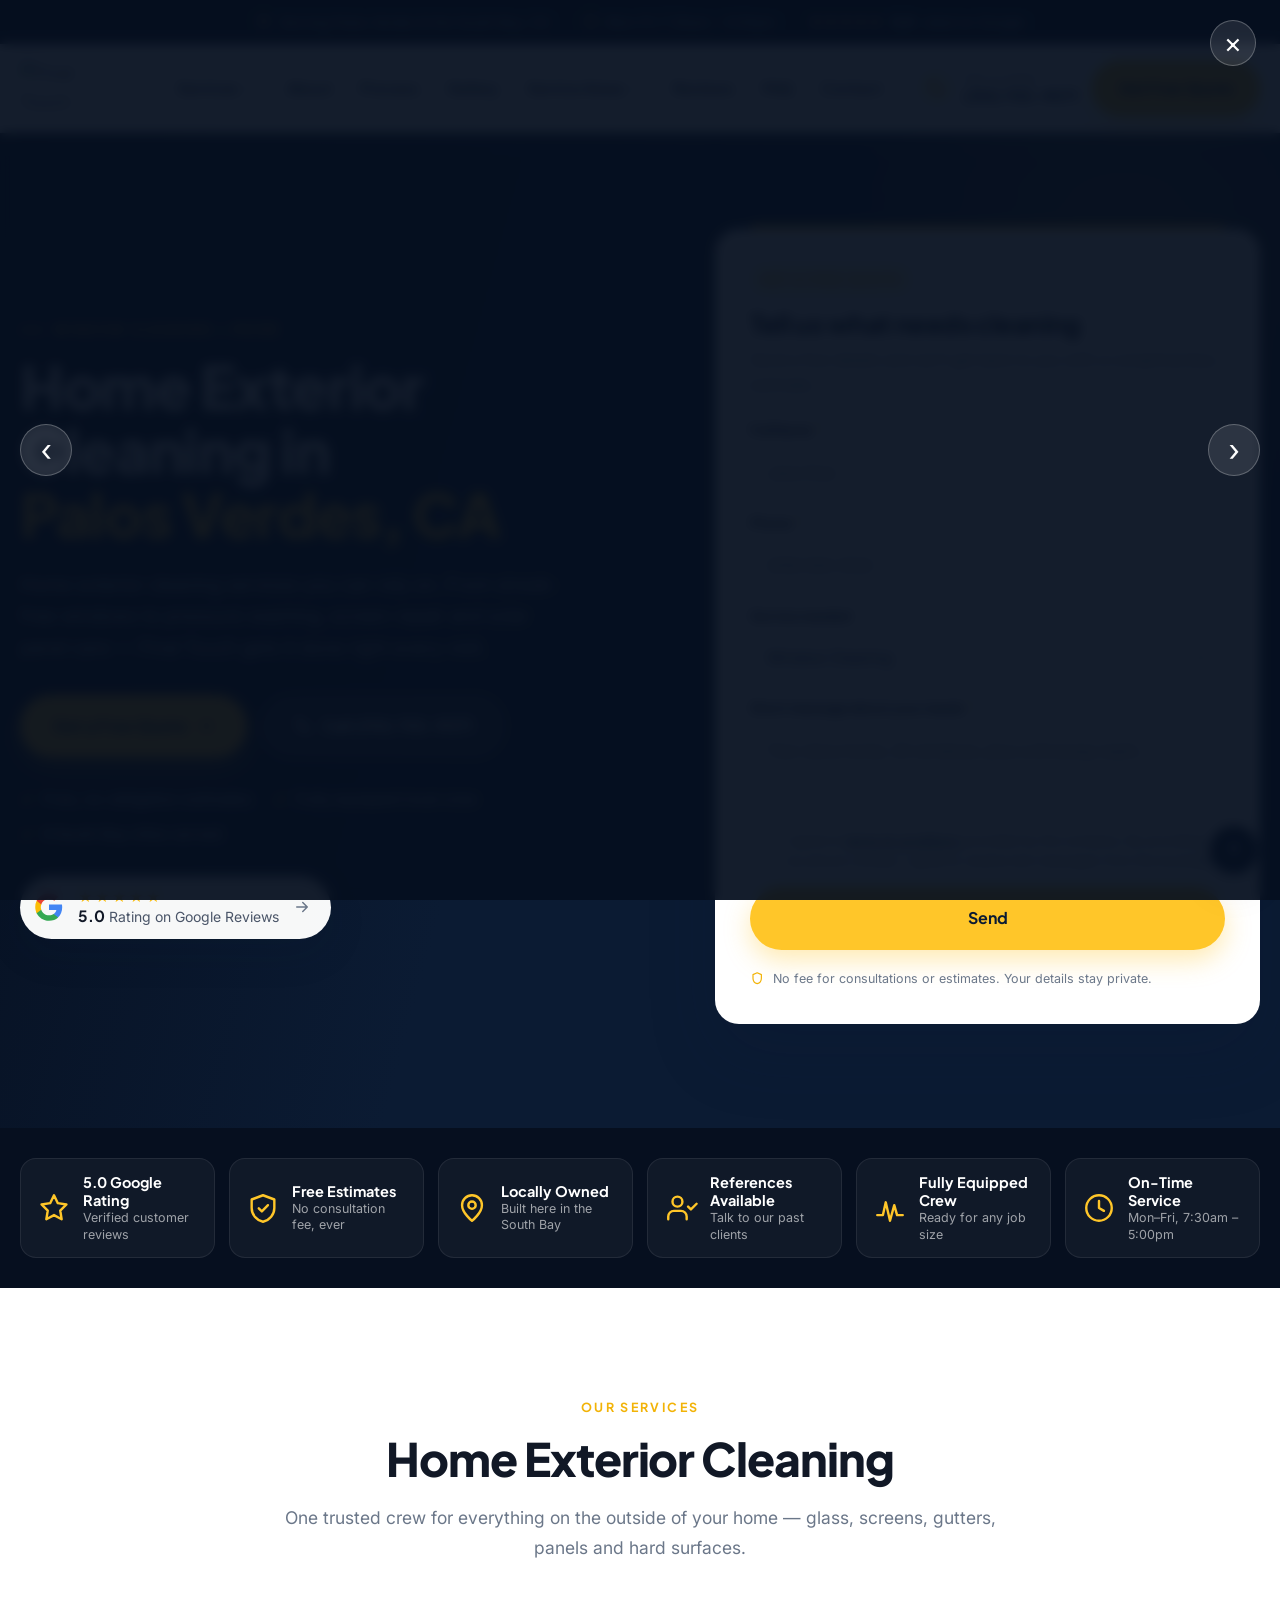
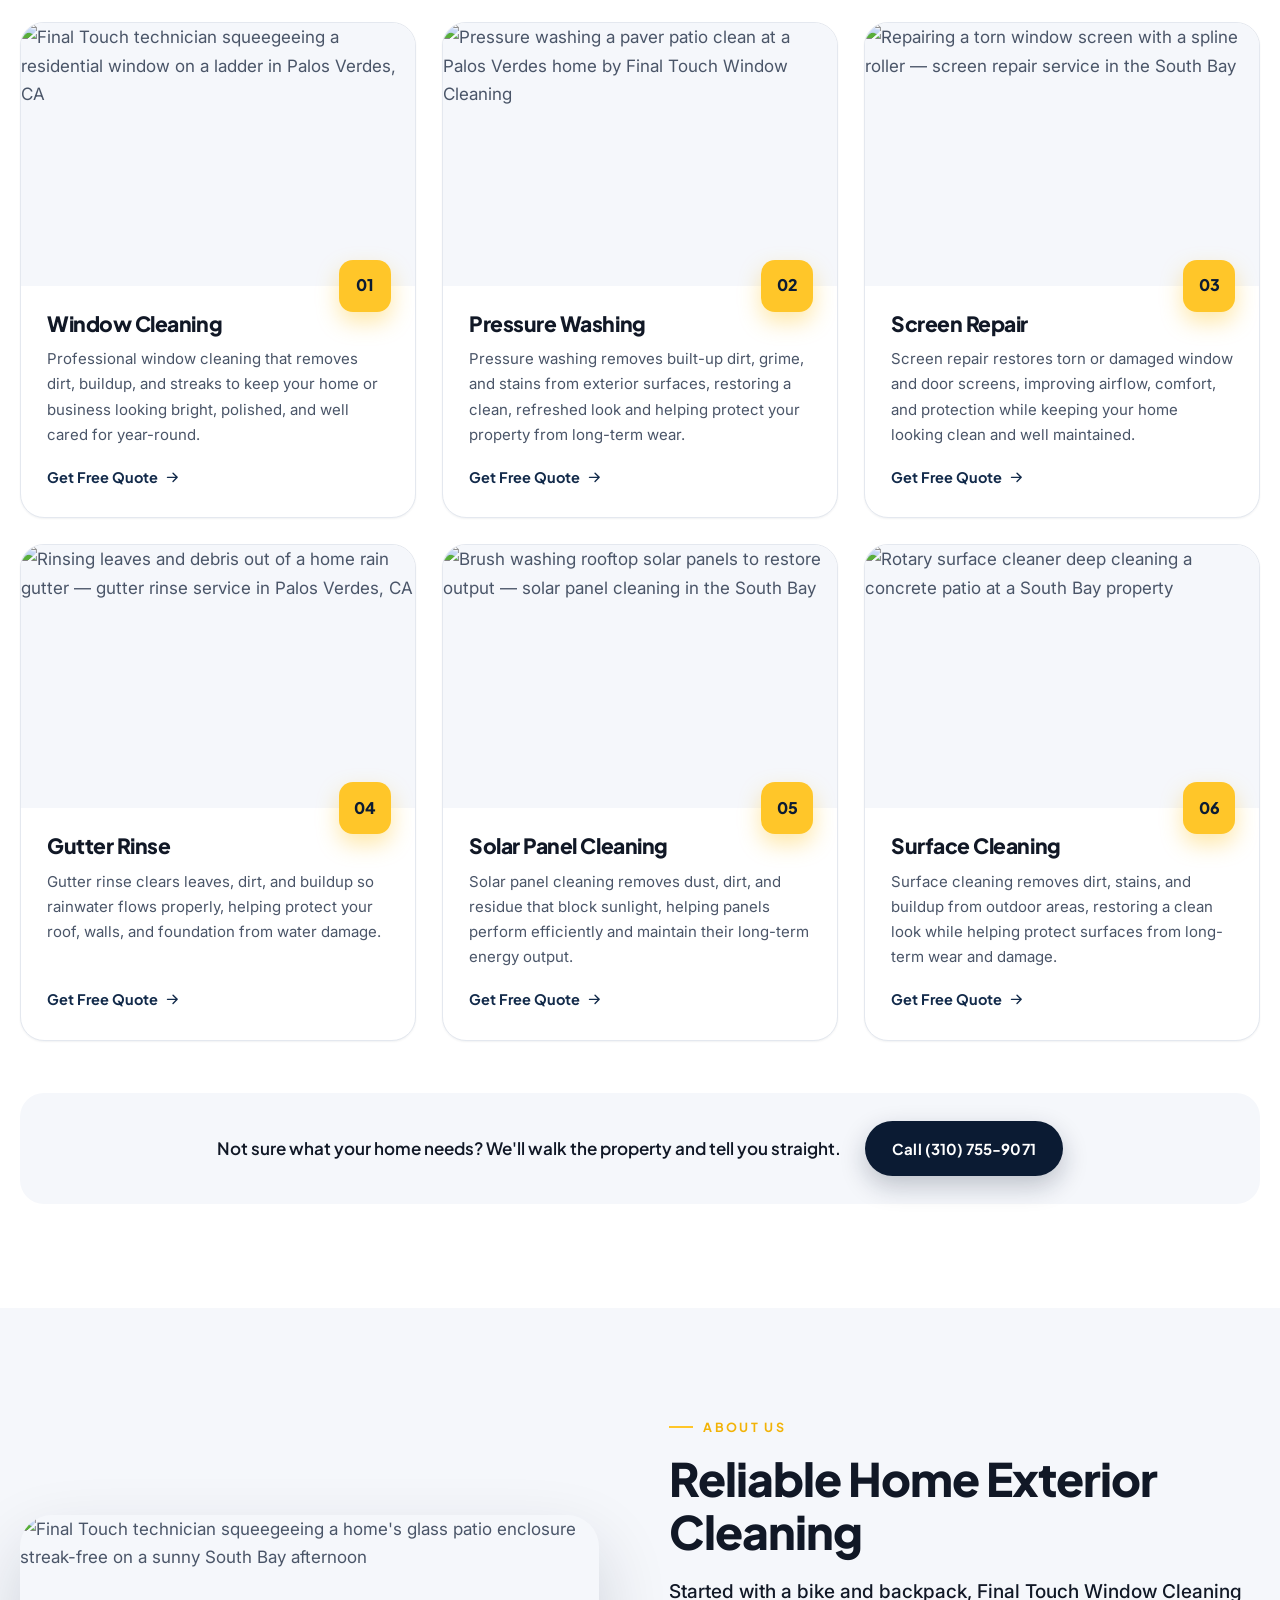
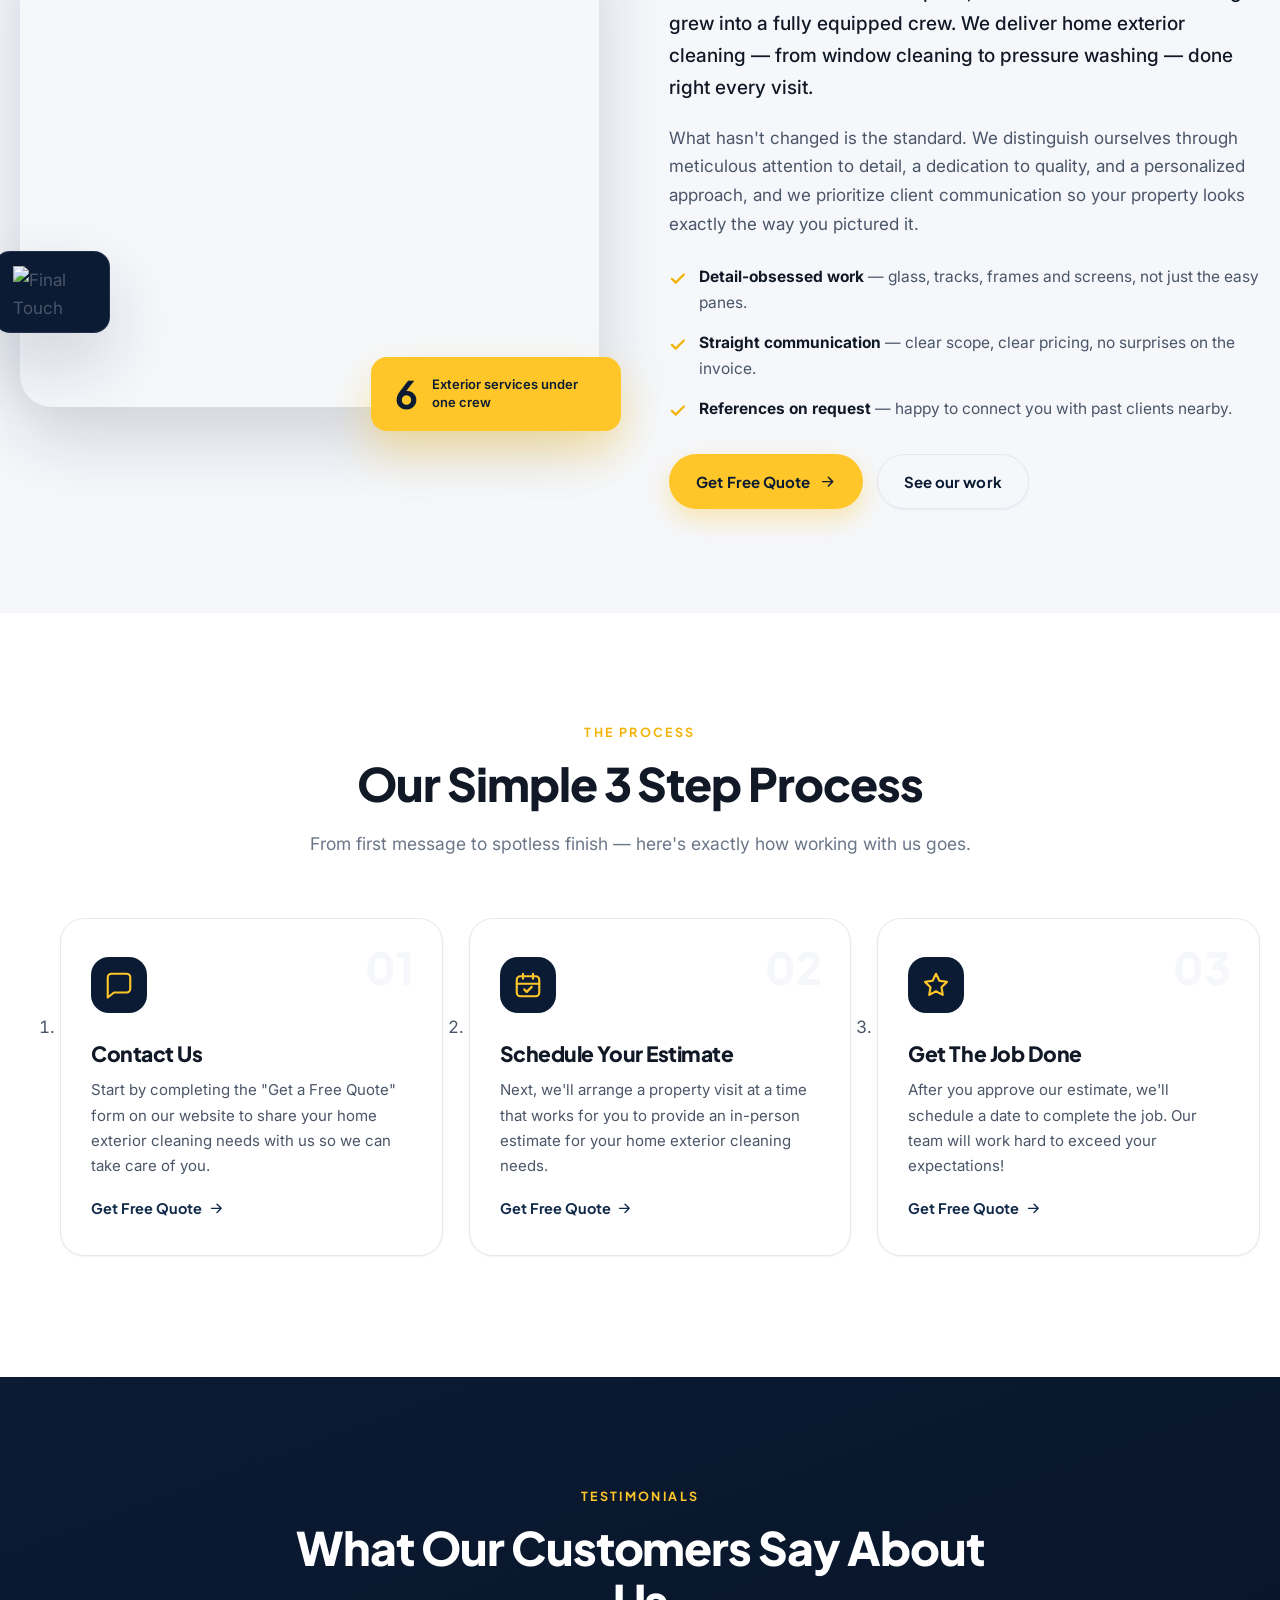
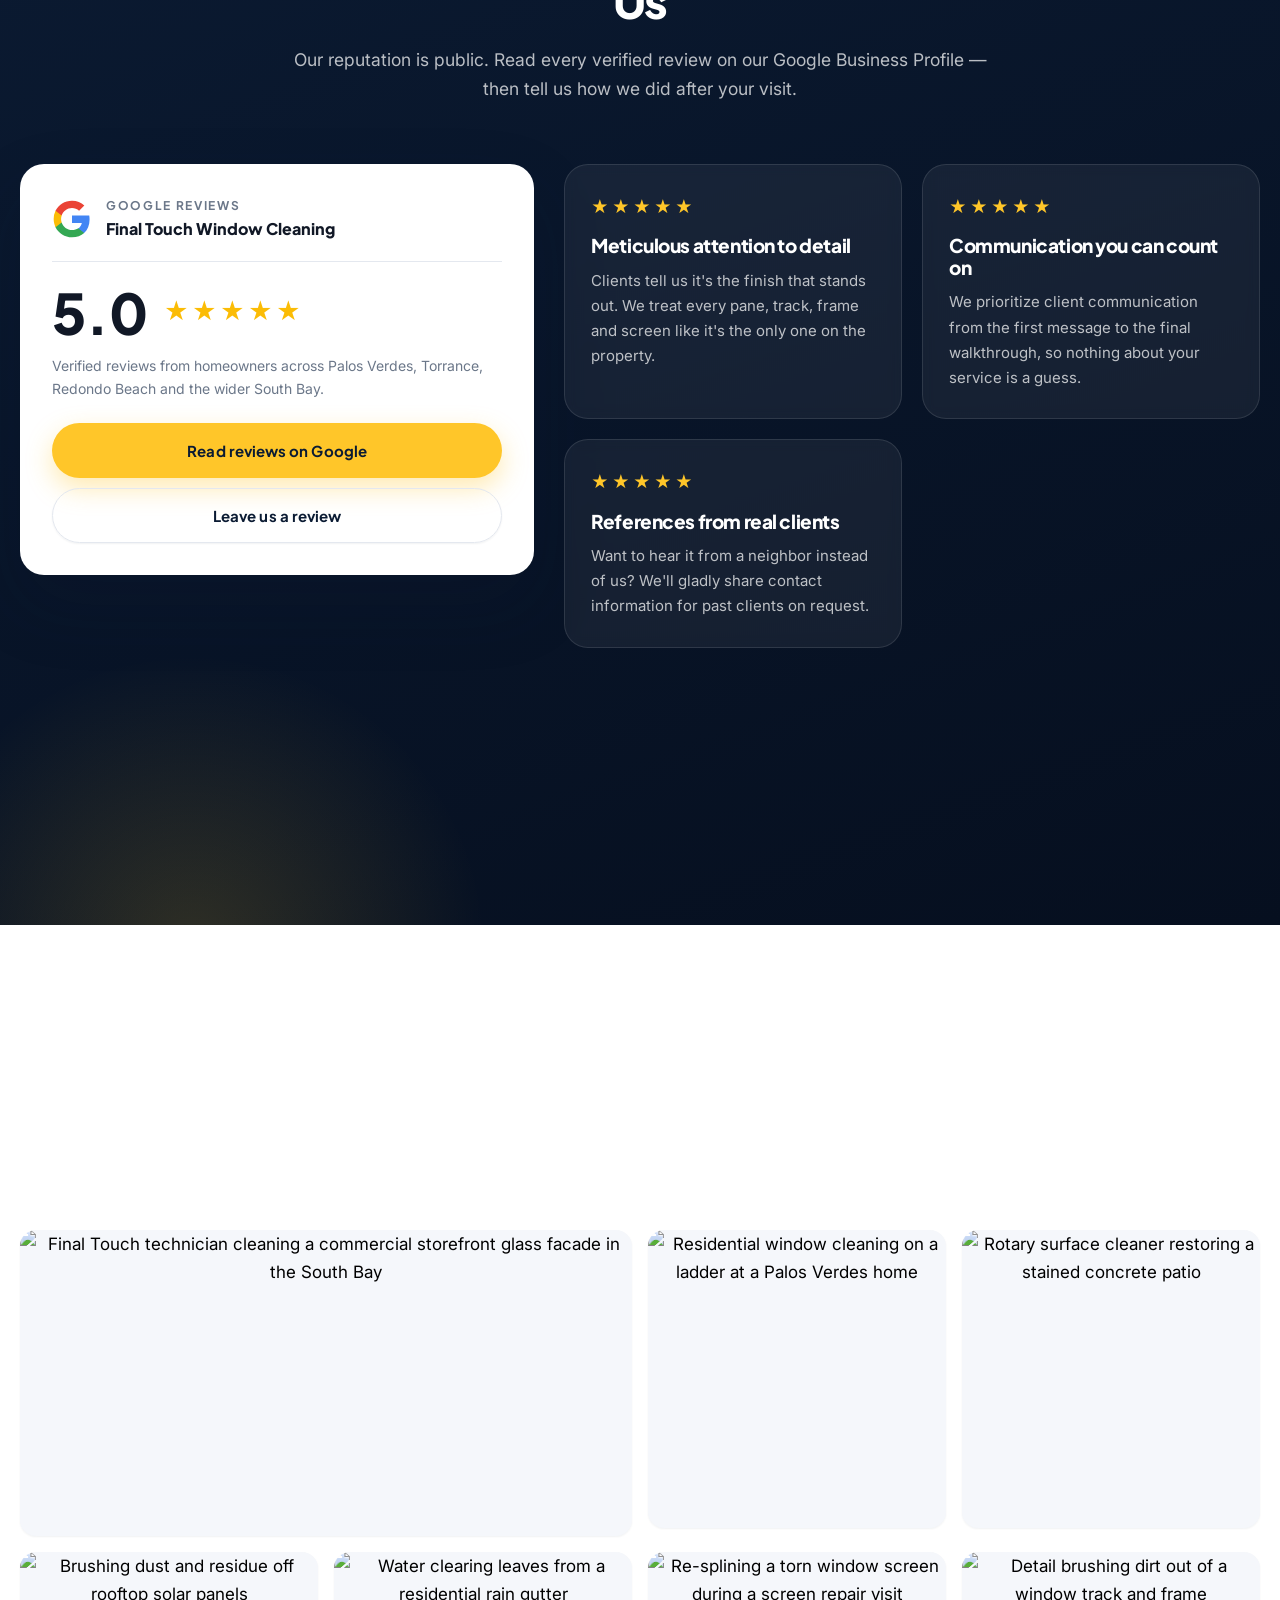
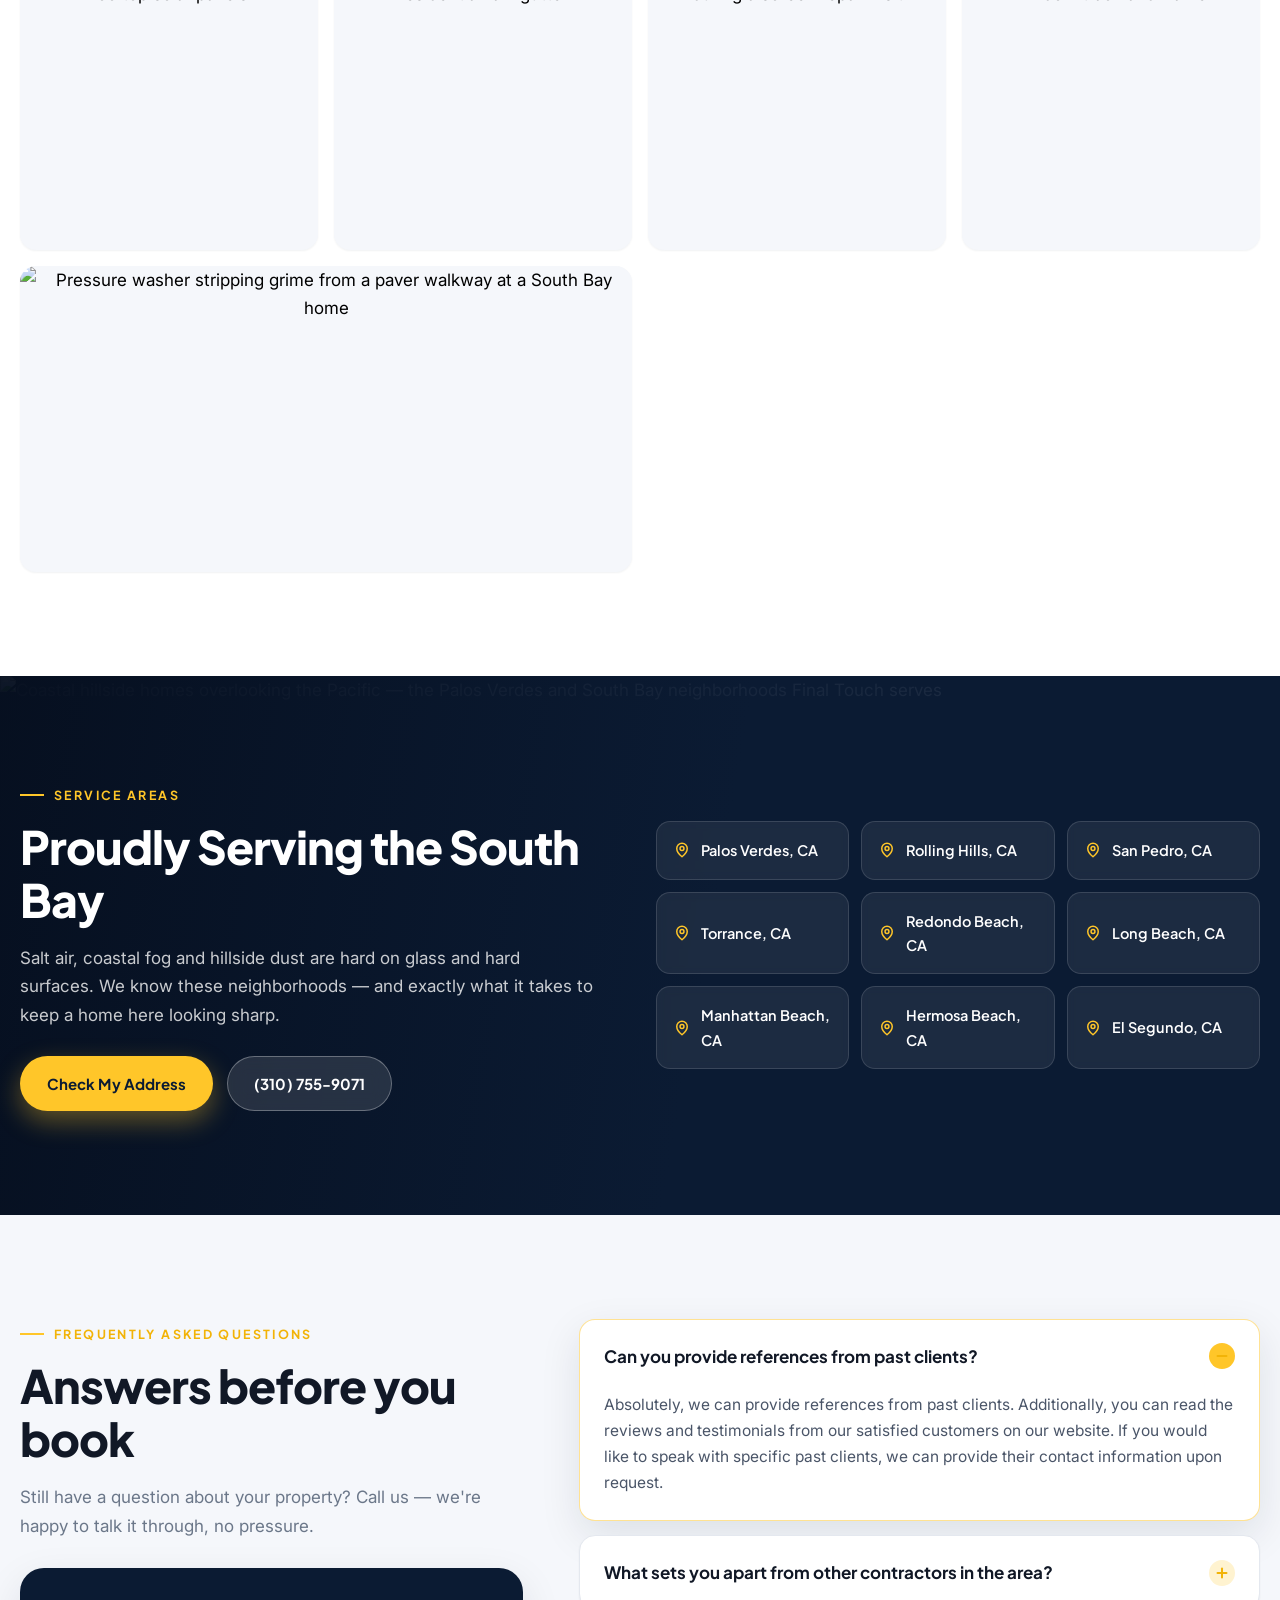
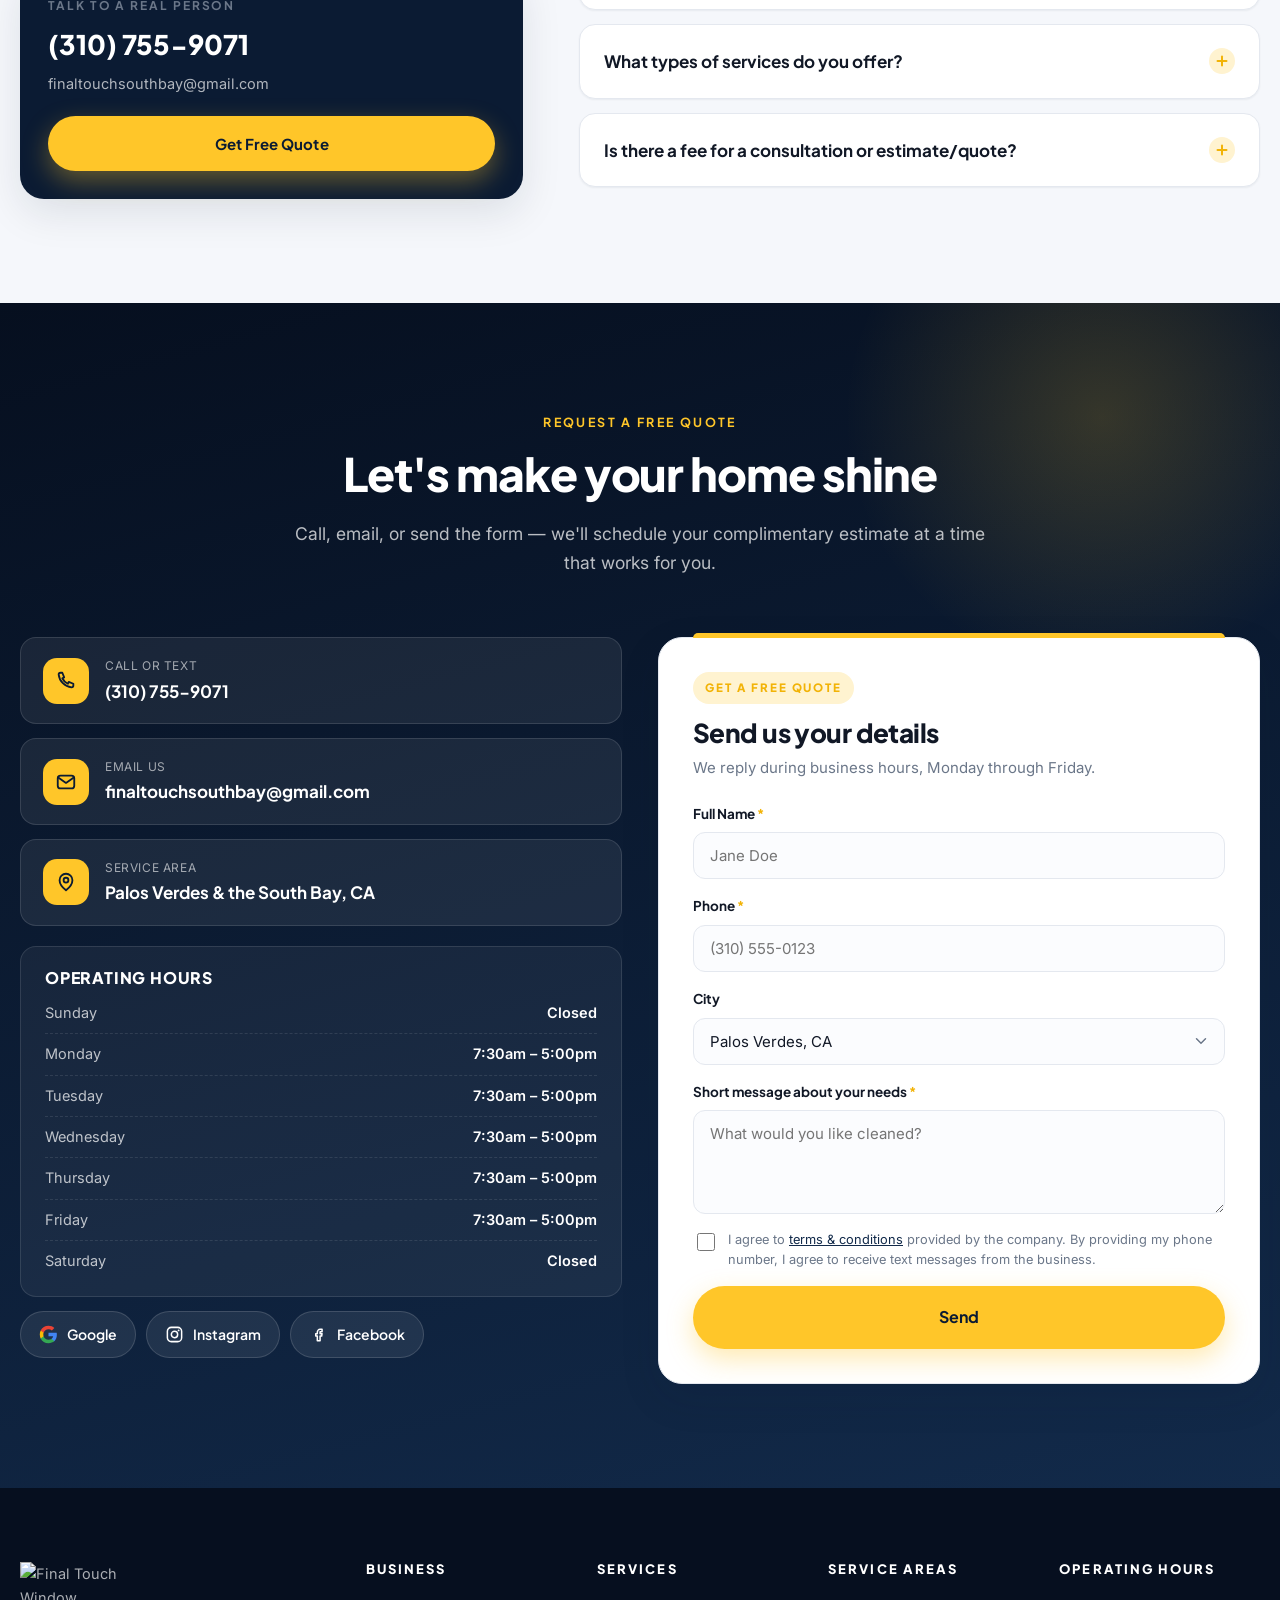
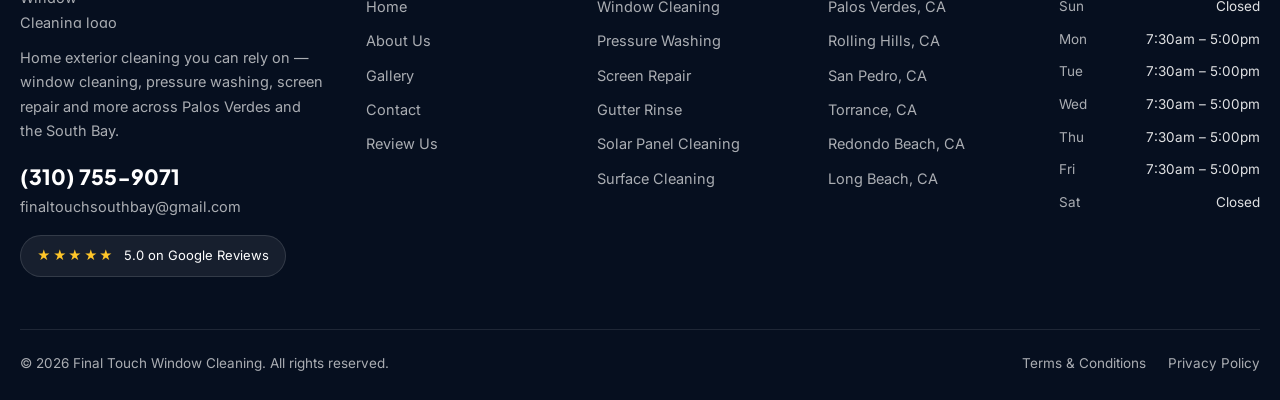
==== index.html @ db9bc039 "feat: website redesign" ====
<!DOCTYPE html>
<html lang="en">
<head>
<meta charset="utf-8">
<meta name="viewport" content="width=device-width, initial-scale=1, viewport-fit=cover">
<title>Final Touch Window Cleaning | Home Exterior Cleaning in Palos Verdes, CA</title>
<meta name="description" content="Final Touch Window Cleaning delivers professional window cleaning, pressure washing, screen repair, gutter rinse, solar panel cleaning and surface cleaning across Palos Verdes and the South Bay. Free estimates — call (310) 755-9071.">
<meta name="keywords" content="window cleaning Palos Verdes, pressure washing South Bay, screen repair, gutter rinse, solar panel cleaning, surface cleaning, home exterior cleaning Torrance, Redondo Beach window washing">
<meta name="author" content="Final Touch Window Cleaning">
<meta name="theme-color" content="#0B1B33">
<link rel="canonical" href="https://finaltouchsouthbay.com/">

<meta property="og:type" content="website">
<meta property="og:site_name" content="Final Touch Window Cleaning">
<meta property="og:title" content="Home Exterior Cleaning in Palos Verdes, CA | Final Touch Window Cleaning">
<meta property="og:description" content="Window cleaning, pressure washing, screen repair, gutter rinse, solar panel cleaning and surface cleaning — done right every visit. Free estimates across the South Bay.">
<meta property="og:url" content="https://finaltouchsouthbay.com/">
<meta property="og:image" content="https://assets.cdn.filesafe.space/3jnK4AE5Ugr1XmW11zla/media/697d294e5accfab80633f22d.png">
<meta name="twitter:card" content="summary_large_image">
<meta name="twitter:title" content="Final Touch Window Cleaning | Palos Verdes, CA">
<meta name="twitter:description" content="Home exterior cleaning you can rely on. Free estimates — (310) 755-9071.">
<meta name="twitter:image" content="https://assets.cdn.filesafe.space/3jnK4AE5Ugr1XmW11zla/media/697d294e5accfab80633f22d.png">

<link rel="icon" type="image/svg+xml" href="favicon.svg">
<link rel="apple-touch-icon" href="favicon.svg">
<link rel="preconnect" href="https://fonts.googleapis.com">
<link rel="preconnect" href="https://fonts.gstatic.com" crossorigin>
<link rel="preconnect" href="https://assets.cdn.filesafe.space">
<link rel="preconnect" href="https://images.pexels.com">
<link href="https://fonts.googleapis.com/css2?family=Plus+Jakarta+Sans:wght@500;600;700;800&family=Inter:wght@400;500;600;700&display=swap" rel="stylesheet">
<link rel="stylesheet" href="css/styles.css">

<script type="application/ld+json">
{
  "@context": "https://schema.org",
  "@type": "HomeAndConstructionBusiness",
  "name": "Final Touch Window Cleaning",
  "image": "https://assets.cdn.filesafe.space/3jnK4AE5Ugr1XmW11zla/media/697d294e5accfab80633f22d.png",
  "logo": "https://assets.cdn.filesafe.space/3jnK4AE5Ugr1XmW11zla/media/697d294e5accfab80633f22d.png",
  "url": "https://finaltouchsouthbay.com/",
  "telephone": "+1-310-755-9071",
  "email": "finaltouchsouthbay@gmail.com",
  "priceRange": "$$",
  "description": "Home exterior cleaning in Palos Verdes, CA — window cleaning, pressure washing, screen repair, gutter rinse, solar panel cleaning and surface cleaning.",
  "address": { "@type": "PostalAddress", "addressLocality": "Palos Verdes", "addressRegion": "CA", "addressCountry": "US" },
  "areaServed": [
    {"@type":"City","name":"Palos Verdes, CA"},
    {"@type":"City","name":"Rolling Hills, CA"},
    {"@type":"City","name":"San Pedro, CA"},
    {"@type":"City","name":"Torrance, CA"},
    {"@type":"City","name":"Redondo Beach, CA"},
    {"@type":"City","name":"Long Beach, CA"},
    {"@type":"City","name":"Manhattan Beach, CA"},
    {"@type":"City","name":"Hermosa Beach, CA"},
    {"@type":"City","name":"El Segundo, CA"}
  ],
  "openingHoursSpecification": [{
    "@type": "OpeningHoursSpecification",
    "dayOfWeek": ["Monday","Tuesday","Wednesday","Thursday","Friday"],
    "opens": "07:30", "closes": "17:00"
  }],
  "sameAs": ["https://share.google/ixUwaS1Zf9tIsqf9Z"],
  "hasOfferCatalog": {
    "@type": "OfferCatalog",
    "name": "Home Exterior Cleaning",
    "itemListElement": [
      {"@type":"Offer","itemOffered":{"@type":"Service","name":"Window Cleaning"}},
      {"@type":"Offer","itemOffered":{"@type":"Service","name":"Pressure Washing"}},
      {"@type":"Offer","itemOffered":{"@type":"Service","name":"Screen Repair"}},
      {"@type":"Offer","itemOffered":{"@type":"Service","name":"Gutter Rinse"}},
      {"@type":"Offer","itemOffered":{"@type":"Service","name":"Solar Panel Cleaning"}},
      {"@type":"Offer","itemOffered":{"@type":"Service","name":"Surface Cleaning"}}
    ]
  }
}
</script>
<script type="application/ld+json">
{
  "@context": "https://schema.org",
  "@type": "FAQPage",
  "mainEntity": [
    {"@type":"Question","name":"Can you provide references from past clients?","acceptedAnswer":{"@type":"Answer","text":"Absolutely, we can provide references from past clients. Additionally, you can read the reviews and testimonials from our satisfied customers on our website. If you would like to speak with specific past clients, we can provide their contact information upon request."}},
    {"@type":"Question","name":"What sets you apart from other contractors in the area?","acceptedAnswer":{"@type":"Answer","text":"At Final Touch Window Cleaning, we distinguish ourselves through meticulous attention to detail, a dedication to quality, and a personalized approach. We prioritize client communication to seamlessly bring their vision to life."}},
    {"@type":"Question","name":"What types of services do you offer?","acceptedAnswer":{"@type":"Answer","text":"Final Touch Window Cleaning offers hands-on care like Window Cleaning, Pressure Washing, and Screen Repair—grown from a bike-and-backpack hustle into a fully equipped crew ready for any job."}},
    {"@type":"Question","name":"Is there a fee for a consultation or estimate/quote?","acceptedAnswer":{"@type":"Answer","text":"No, Final Touch Window Cleaning offers complimentary estimates to all prospective clients."}}
  ]
}
</script>
</head>
<body>
<a class="skip-link" href="#main">Skip to main content</a>

<!-- ============ TOP BAR ============ -->
<div class="topbar">
  <div class="wrap topbar__in">
    <p class="topbar__item"><svg class="ico" aria-hidden="true" viewBox="0 0 24 24"><path d="M12 21s-7-5.5-7-11a7 7 0 1114 0c0 5.5-7 11-7 11z"/><circle cx="12" cy="10" r="2.6"/></svg> Serving Palos Verdes &amp; the South Bay, CA</p>
    <p class="topbar__item topbar__item--hide"><svg class="ico" aria-hidden="true" viewBox="0 0 24 24"><circle cx="12" cy="12" r="9"/><path d="M12 7v5l3.5 2"/></svg> Mon–Fri 7:30am – 5:00pm</p>
    <p class="topbar__item"><span class="topbar__stars" aria-hidden="true">★★★★★</span> <strong>5.0</strong> rated on Google</p>
  </div>
</div>

<!-- ============ HEADER ============ -->
<header class="header" id="header">
  <div class="wrap header__in">
    <a class="brand" href="#top" aria-label="Final Touch Window Cleaning — home">
      <img class="brand__logo" src="https://assets.cdn.filesafe.space/3jnK4AE5Ugr1XmW11zla/media/697d294e5accfab80633f22d.png" alt="Final Touch Window Cleaning logo — expert window cleaning and screen repair in Palos Verdes, CA" width="180" height="120">
    </a>

    <nav class="nav" id="nav" aria-label="Primary">
      <ul class="nav__list">
        <li class="nav__item nav__item--drop">
          <button class="nav__link nav__toggle" aria-expanded="false" aria-controls="menu-services">Services
            <svg class="caret" aria-hidden="true" viewBox="0 0 24 24"><path d="M6 9l6 6 6-6"/></svg>
          </button>
          <ul class="submenu" id="menu-services">
            <li><a href="#service-window-cleaning">Window Cleaning</a></li>
            <li><a href="#service-pressure-washing">Pressure Washing</a></li>
            <li><a href="#service-screen-repair">Screen Repair</a></li>
            <li><a href="#service-gutter-rinse">Gutter Rinse</a></li>
            <li><a href="#service-solar-panel-cleaning">Solar Panel Cleaning</a></li>
            <li><a href="#service-surface-cleaning">Surface Cleaning</a></li>
          </ul>
        </li>
        <li class="nav__item"><a class="nav__link" href="#about">About</a></li>
        <li class="nav__item"><a class="nav__link" href="#process">Process</a></li>
        <li class="nav__item"><a class="nav__link" href="#gallery">Gallery</a></li>
        <li class="nav__item nav__item--drop">
          <button class="nav__link nav__toggle" aria-expanded="false" aria-controls="menu-areas">Service Areas
            <svg class="caret" aria-hidden="true" viewBox="0 0 24 24"><path d="M6 9l6 6 6-6"/></svg>
          </button>
          <ul class="submenu submenu--two" id="menu-areas">
            <li><a href="#areas">Palos Verdes, CA</a></li>
            <li><a href="#areas">Rolling Hills, CA</a></li>
            <li><a href="#areas">San Pedro, CA</a></li>
            <li><a href="#areas">Torrance, CA</a></li>
            <li><a href="#areas">Redondo Beach, CA</a></li>
            <li><a href="#areas">Long Beach, CA</a></li>
            <li><a href="#areas">Manhattan Beach, CA</a></li>
            <li><a href="#areas">Hermosa Beach, CA</a></li>
            <li><a href="#areas">El Segundo, CA</a></li>
          </ul>
        </li>
        <li class="nav__item"><a class="nav__link" href="#reviews">Reviews</a></li>
        <li class="nav__item"><a class="nav__link" href="#faq">FAQ</a></li>
        <li class="nav__item"><a class="nav__link" href="#contact">Contact</a></li>
      </ul>
      <div class="nav__cta">
        <a class="btn btn--ghost" href="tel:+13107559071">(310) 755-9071</a>
        <a class="btn btn--primary" href="#quote">Get Free Quote</a>
      </div>
    </nav>

    <div class="header__actions">
      <a class="header__phone" href="tel:+13107559071">
        <svg class="ico" aria-hidden="true" viewBox="0 0 24 24"><path d="M4 5c0-1 1-2 2-2h2l2 5-2 1a12 12 0 006 6l1-2 5 2v2c0 1-1 2-2 2A16 16 0 014 5z"/></svg>
        <span><small>Call us today</small><strong>(310) 755-9071</strong></span>
      </a>
      <a class="btn btn--primary header__quote" href="#quote">Get Free Quote</a>
      <button class="burger" id="burger" aria-label="Open menu" aria-expanded="false" aria-controls="nav"><span></span><span></span><span></span></button>
    </div>
  </div>
</header>
<div class="nav-scrim" id="navScrim" hidden></div>

<main id="main">
<span id="top"></span>

<!-- ============ HERO ============ -->
<section class="hero">
  <div class="hero__bg">
    <img src="https://images.pexels.com/photos/7031604/pexels-photo-7031604.jpeg?auto=compress&cs=tinysrgb&dpr=2&h=650&w=940" alt="Contemporary Palos Verdes style home with panoramic windows and a manicured lawn, kept spotless by Final Touch Window Cleaning" width="1880" height="1300" fetchpriority="high">
  </div>
  <div class="wrap hero__in">
    <div class="hero__copy">
      <span class="eyebrow eyebrow--light">Window Cleaning + More</span>
      <h1>Home Exterior Cleaning in <span class="hl">Palos Verdes, CA</span></h1>
      <p class="hero__sub">Home exterior cleaning services you can rely on. From streak-free windows to pressure washing, screen repair and solar panel care — Final Touch gets it done right every visit.</p>

      <div class="hero__actions">
        <a class="btn btn--primary btn--lg" href="#quote">Get a Free Quote
          <svg class="ico" aria-hidden="true" viewBox="0 0 24 24"><path d="M5 12h14M13 6l6 6-6 6"/></svg>
        </a>
        <a class="btn btn--glass btn--lg" href="tel:+13107559071">
          <svg class="ico" aria-hidden="true" viewBox="0 0 24 24"><path d="M4 5c0-1 1-2 2-2h2l2 5-2 1a12 12 0 006 6l1-2 5 2v2c0 1-1 2-2 2A16 16 0 014 5z"/></svg>
          Call (310) 755-9071
        </a>
      </div>

      <ul class="hero__chips">
        <li><svg class="ico" aria-hidden="true" viewBox="0 0 24 24"><path d="M20 6L9 17l-5-5"/></svg> Free, no-obligation estimates</li>
        <li><svg class="ico" aria-hidden="true" viewBox="0 0 24 24"><path d="M20 6L9 17l-5-5"/></svg> Fully equipped local crew</li>
        <li><svg class="ico" aria-hidden="true" viewBox="0 0 24 24"><path d="M20 6L9 17l-5-5"/></svg> 9 South Bay cities served</li>
      </ul>

      <!-- Google review badge -->
      <a class="gbadge gbadge--hero" href="https://share.google/ixUwaS1Zf9tIsqf9Z" target="_blank" rel="noopener">
        <span class="gbadge__g" aria-hidden="true">
          <svg viewBox="0 0 48 48"><path fill="#4285F4" d="M45.1 24.5c0-1.6-.1-3.2-.4-4.7H24v8.9h11.8c-.5 2.7-2 5-4.4 6.6v5.5h7.1c4.2-3.8 6.6-9.5 6.6-16.3z"/><path fill="#34A853" d="M24 46c6 0 11-2 14.6-5.3l-7.1-5.5c-2 1.3-4.5 2.1-7.5 2.1-5.8 0-10.7-3.9-12.4-9.1H4.2v5.7C7.8 41.1 15.3 46 24 46z"/><path fill="#FBBC05" d="M11.6 28.2c-.5-1.3-.7-2.7-.7-4.2s.3-2.9.7-4.2v-5.7H4.2A22 22 0 002 24c0 3.6.9 6.9 2.2 9.9l7.4-5.7z"/><path fill="#EA4335" d="M24 10.7c3.3 0 6.2 1.1 8.5 3.3l6.3-6.3C35 4.1 30 2 24 2 15.3 2 7.8 6.9 4.2 14.1l7.4 5.7c1.7-5.2 6.6-9.1 12.4-9.1z"/></svg>
        </span>
        <span class="gbadge__body">
          <span class="gbadge__stars" aria-hidden="true">★★★★★</span>
          <span class="gbadge__text"><strong>5.0</strong> Rating on Google&nbsp;Reviews</span>
        </span>
        <svg class="gbadge__arrow ico" aria-hidden="true" viewBox="0 0 24 24"><path d="M5 12h14M13 6l6 6-6 6"/></svg>
      </a>
    </div>

    <!-- Quote form card -->
    <aside class="quote-card" id="quote">
      <div class="quote-card__head">
        <span class="quote-card__tag">Get a Free Quote</span>
        <h2>Tell us what needs cleaning</h2>
        <p>Send a few details and we'll get back to you with a complimentary estimate.</p>
      </div>
      <form class="qform" id="quoteForm" novalidate>
        <div class="field">
          <label for="q-name">Full Name <span aria-hidden="true">*</span></label>
          <input id="q-name" name="name" type="text" autocomplete="name" placeholder="Jane Doe" required>
          <p class="field__err" data-err-for="q-name">Please enter your full name.</p>
        </div>
        <div class="field">
          <label for="q-phone">Phone <span aria-hidden="true">*</span></label>
          <input id="q-phone" name="phone" type="tel" inputmode="tel" autocomplete="tel" placeholder="(310) 555-0123" required>
          <p class="field__err" data-err-for="q-phone">Please enter a valid phone number.</p>
        </div>
        <div class="field">
          <label for="q-service">Service needed</label>
          <select id="q-service" name="service">
            <option>Window Cleaning</option>
            <option>Pressure Washing</option>
            <option>Screen Repair</option>
            <option>Gutter Rinse</option>
            <option>Solar Panel Cleaning</option>
            <option>Surface Cleaning</option>
            <option>Multiple services</option>
          </select>
        </div>
        <div class="field">
          <label for="q-msg">Short message about your needs <span aria-hidden="true">*</span></label>
          <textarea id="q-msg" name="message" rows="3" placeholder="Two-story home, 24 windows, plus a driveway wash…" required></textarea>
          <p class="field__err" data-err-for="q-msg">Please tell us a little about the job.</p>
        </div>
        <div class="field field--check">
          <input id="q-agree" name="agree" type="checkbox" required>
          <label for="q-agree">I agree to <a href="terms.html">terms &amp; conditions</a> provided by the company. By providing my phone number, I agree to receive text messages from the business.</label>
          <p class="field__err" data-err-for="q-agree">Please accept the terms to continue.</p>
        </div>
        <button class="btn btn--primary btn--block btn--lg" type="submit">Send</button>
        <p class="qform__note"><svg class="ico" aria-hidden="true" viewBox="0 0 24 24"><path d="M12 3l7 3v6c0 4.5-3 8-7 9-4-1-7-4.5-7-9V6z"/></svg> No fee for consultations or estimates. Your details stay private.</p>
        <p class="qform__ok" id="quoteOk" role="status" hidden>Thanks! Your request is ready to send. For the fastest response, call <a href="tel:+13107559071">(310) 755-9071</a> or email <a href="mailto:finaltouchsouthbay@gmail.com">finaltouchsouthbay@gmail.com</a>.</p>
      </form>
    </aside>
  </div>
</section>

<!-- ============ TRUST STRIP ============ -->
<section class="trust" aria-label="Why homeowners trust Final Touch">
  <div class="wrap trust__grid">
    <div class="trust__item">
      <svg class="trust__ico" aria-hidden="true" viewBox="0 0 24 24"><path d="M12 3l2.7 5.6 6.1.9-4.4 4.3 1 6.1L12 17l-5.4 2.9 1-6.1L3.2 9.5l6.1-.9z"/></svg>
      <div><strong>5.0 Google Rating</strong><span>Verified customer reviews</span></div>
    </div>
    <div class="trust__item">
      <svg class="trust__ico" aria-hidden="true" viewBox="0 0 24 24"><path d="M12 3l8 3v6c0 4.7-3.3 8.6-8 9.7C7.3 20.6 4 16.7 4 12V6z"/><path d="M9 12.2l2.2 2.2L15.5 10"/></svg>
      <div><strong>Free Estimates</strong><span>No consultation fee, ever</span></div>
    </div>
    <div class="trust__item">
      <svg class="trust__ico" aria-hidden="true" viewBox="0 0 24 24"><path d="M12 21s-7-5.5-7-11a7 7 0 1114 0c0 5.5-7 11-7 11z"/><circle cx="12" cy="10" r="2.6"/></svg>
      <div><strong>Locally Owned</strong><span>Built here in the South Bay</span></div>
    </div>
    <div class="trust__item">
      <svg class="trust__ico" aria-hidden="true" viewBox="0 0 24 24"><path d="M16 20v-2a4 4 0 00-4-4H7a4 4 0 00-4 4v2"/><circle cx="9.5" cy="7.5" r="3.5"/><path d="M17 11l2 2 4-4"/></svg>
      <div><strong>References Available</strong><span>Talk to our past clients</span></div>
    </div>
    <div class="trust__item">
      <svg class="trust__ico" aria-hidden="true" viewBox="0 0 24 24"><path d="M3 17h4l2-9 3 13 3-11 2 7h4"/></svg>
      <div><strong>Fully Equipped Crew</strong><span>Ready for any job size</span></div>
    </div>
    <div class="trust__item">
      <svg class="trust__ico" aria-hidden="true" viewBox="0 0 24 24"><circle cx="12" cy="12" r="9"/><path d="M12 7v5l3.5 2"/></svg>
      <div><strong>On-Time Service</strong><span>Mon–Fri, 7:30am – 5:00pm</span></div>
    </div>
  </div>
</section>

<!-- ============ SERVICES ============ -->
<section class="section" id="services">
  <div class="wrap">
    <div class="sec-head">
      <span class="eyebrow">Our Services</span>
      <h2 class="sec-title">Home Exterior Cleaning</h2>
      <p class="sec-sub">One trusted crew for everything on the outside of your home — glass, screens, gutters, panels and hard surfaces.</p>
    </div>

    <div class="svc-grid">
      <article class="svc" id="service-window-cleaning">
        <div class="svc__media">
          <img loading="lazy" src="https://assets.cdn.filesafe.space/3jnK4AE5Ugr1XmW11zla/media/699256576bac242144a9473d.png" alt="Final Touch technician squeegeeing a residential window on a ladder in Palos Verdes, CA" width="1536" height="1024">
        </div>
        <div class="svc__body">
          <span class="svc__num">01</span>
          <h3>Window Cleaning</h3>
          <p>Professional window cleaning that removes dirt, buildup, and streaks to keep your home or business looking bright, polished, and well cared for year-round.</p>
          <a class="link-arrow" href="#quote">Get Free Quote <svg class="ico" aria-hidden="true" viewBox="0 0 24 24"><path d="M5 12h14M13 6l6 6-6 6"/></svg></a>
        </div>
      </article>

      <article class="svc" id="service-pressure-washing">
        <div class="svc__media">
          <img loading="lazy" src="https://assets.cdn.filesafe.space/3jnK4AE5Ugr1XmW11zla/media/697d2dc066e7ca0fc33e32f6.png" alt="Pressure washing a paver patio clean at a Palos Verdes home by Final Touch Window Cleaning" width="1536" height="1024">
        </div>
        <div class="svc__body">
          <span class="svc__num">02</span>
          <h3>Pressure Washing</h3>
          <p>Pressure washing removes built-up dirt, grime, and stains from exterior surfaces, restoring a clean, refreshed look and helping protect your property from long-term wear.</p>
          <a class="link-arrow" href="#quote">Get Free Quote <svg class="ico" aria-hidden="true" viewBox="0 0 24 24"><path d="M5 12h14M13 6l6 6-6 6"/></svg></a>
        </div>
      </article>

      <article class="svc" id="service-screen-repair">
        <div class="svc__media">
          <img loading="lazy" src="https://assets.cdn.filesafe.space/3jnK4AE5Ugr1XmW11zla/media/697d2e0350158bb507d0a038.png" alt="Repairing a torn window screen with a spline roller — screen repair service in the South Bay" width="1536" height="1024">
        </div>
        <div class="svc__body">
          <span class="svc__num">03</span>
          <h3>Screen Repair</h3>
          <p>Screen repair restores torn or damaged window and door screens, improving airflow, comfort, and protection while keeping your home looking clean and well maintained.</p>
          <a class="link-arrow" href="#quote">Get Free Quote <svg class="ico" aria-hidden="true" viewBox="0 0 24 24"><path d="M5 12h14M13 6l6 6-6 6"/></svg></a>
        </div>
      </article>

      <article class="svc" id="service-gutter-rinse">
        <div class="svc__media">
          <img loading="lazy" src="https://assets.cdn.filesafe.space/3jnK4AE5Ugr1XmW11zla/media/697d2e60f7a87787808aa9fa.png" alt="Rinsing leaves and debris out of a home rain gutter — gutter rinse service in Palos Verdes, CA" width="1536" height="1024">
        </div>
        <div class="svc__body">
          <span class="svc__num">04</span>
          <h3>Gutter Rinse</h3>
          <p>Gutter rinse clears leaves, dirt, and buildup so rainwater flows properly, helping protect your roof, walls, and foundation from water damage.</p>
          <a class="link-arrow" href="#quote">Get Free Quote <svg class="ico" aria-hidden="true" viewBox="0 0 24 24"><path d="M5 12h14M13 6l6 6-6 6"/></svg></a>
        </div>
      </article>

      <article class="svc" id="service-solar-panel-cleaning">
        <div class="svc__media">
          <img loading="lazy" src="https://assets.cdn.filesafe.space/3jnK4AE5Ugr1XmW11zla/media/697d2edf1fd8274811fd16d2.png" alt="Brush washing rooftop solar panels to restore output — solar panel cleaning in the South Bay" width="1536" height="1024">
        </div>
        <div class="svc__body">
          <span class="svc__num">05</span>
          <h3>Solar Panel Cleaning</h3>
          <p>Solar panel cleaning removes dust, dirt, and residue that block sunlight, helping panels perform efficiently and maintain their long-term energy output.</p>
          <a class="link-arrow" href="#quote">Get Free Quote <svg class="ico" aria-hidden="true" viewBox="0 0 24 24"><path d="M5 12h14M13 6l6 6-6 6"/></svg></a>
        </div>
      </article>

      <article class="svc" id="service-surface-cleaning">
        <div class="svc__media">
          <img loading="lazy" src="https://assets.cdn.filesafe.space/3jnK4AE5Ugr1XmW11zla/media/697d2f11f7a8772d148ac191.png" alt="Rotary surface cleaner deep cleaning a concrete patio at a South Bay property" width="1536" height="1024">
        </div>
        <div class="svc__body">
          <span class="svc__num">06</span>
          <h3>Surface Cleaning</h3>
          <p>Surface cleaning removes dirt, stains, and buildup from outdoor areas, restoring a clean look while helping protect surfaces from long-term wear and damage.</p>
          <a class="link-arrow" href="#quote">Get Free Quote <svg class="ico" aria-hidden="true" viewBox="0 0 24 24"><path d="M5 12h14M13 6l6 6-6 6"/></svg></a>
        </div>
      </article>
    </div>

    <div class="svc-foot">
      <p>Not sure what your home needs? We'll walk the property and tell you straight.</p>
      <a class="btn btn--dark" href="tel:+13107559071">Call (310) 755-9071</a>
    </div>
  </div>
</section>

<!-- ============ ABOUT ============ -->
<section class="section section--tint" id="about">
  <div class="wrap about">
    <div class="about__media">
      <img class="about__img" loading="lazy" src="https://images.pexels.com/photos/713297/pexels-photo-713297.jpeg?auto=compress&cs=tinysrgb&dpr=2&h=650&w=940" alt="Final Touch technician squeegeeing a home's glass patio enclosure streak-free on a sunny South Bay afternoon" width="1880" height="1300">
      <div class="about__badge">
        <img loading="lazy" src="https://assets.cdn.filesafe.space/3jnK4AE5Ugr1XmW11zla/media/697d294e5accfab80633f22d.png" alt="Final Touch Window Cleaning brand logo" width="180" height="120">
      </div>
      <div class="about__stat">
        <strong>6</strong><span>Exterior services under one crew</span>
      </div>
    </div>
    <div class="about__copy">
      <span class="eyebrow">About Us</span>
      <h2 class="sec-title">Reliable Home Exterior Cleaning</h2>
      <p class="lead">Started with a bike and backpack, Final Touch Window Cleaning grew into a fully equipped crew. We deliver home exterior cleaning — from window cleaning to pressure washing — done right every visit.</p>
      <p>What hasn't changed is the standard. We distinguish ourselves through meticulous attention to detail, a dedication to quality, and a personalized approach, and we prioritize client communication so your property looks exactly the way you pictured it.</p>

      <ul class="about__list">
        <li><svg class="ico" aria-hidden="true" viewBox="0 0 24 24"><path d="M20 6L9 17l-5-5"/></svg> <span><strong>Detail-obsessed work</strong> — glass, tracks, frames and screens, not just the easy panes.</span></li>
        <li><svg class="ico" aria-hidden="true" viewBox="0 0 24 24"><path d="M20 6L9 17l-5-5"/></svg> <span><strong>Straight communication</strong> — clear scope, clear pricing, no surprises on the invoice.</span></li>
        <li><svg class="ico" aria-hidden="true" viewBox="0 0 24 24"><path d="M20 6L9 17l-5-5"/></svg> <span><strong>References on request</strong> — happy to connect you with past clients nearby.</span></li>
      </ul>

      <div class="about__cta">
        <a class="btn btn--primary" href="#quote">Get Free Quote <svg class="ico" aria-hidden="true" viewBox="0 0 24 24"><path d="M5 12h14M13 6l6 6-6 6"/></svg></a>
        <a class="btn btn--outline" href="#gallery">See our work</a>
      </div>
    </div>
  </div>
</section>

<!-- ============ PROCESS ============ -->
<section class="section" id="process">
  <div class="wrap">
    <div class="sec-head">
      <span class="eyebrow">The Process</span>
      <h2 class="sec-title">Our Simple 3 Step Process</h2>
      <p class="sec-sub">From first message to spotless finish — here's exactly how working with us goes.</p>
    </div>

    <ol class="steps">
      <li class="step">
        <span class="step__no">01</span>
        <svg class="step__ico" aria-hidden="true" viewBox="0 0 24 24"><path d="M21 15a3 3 0 01-3 3H8l-5 4V6a3 3 0 013-3h12a3 3 0 013 3z"/></svg>
        <h3>Contact Us</h3>
        <p>Start by completing the "Get a Free Quote" form on our website to share your home exterior cleaning needs with us so we can take care of you.</p>
        <a class="link-arrow" href="#quote">Get Free Quote <svg class="ico" aria-hidden="true" viewBox="0 0 24 24"><path d="M5 12h14M13 6l6 6-6 6"/></svg></a>
      </li>
      <li class="step">
        <span class="step__no">02</span>
        <svg class="step__ico" aria-hidden="true" viewBox="0 0 24 24"><rect x="3" y="5" width="18" height="16" rx="3"/><path d="M8 3v4M16 3v4M3 11h18M9 15.5l2 2 4-4"/></svg>
        <h3>Schedule Your Estimate</h3>
        <p>Next, we'll arrange a property visit at a time that works for you to provide an in-person estimate for your home exterior cleaning needs.</p>
        <a class="link-arrow" href="#quote">Get Free Quote <svg class="ico" aria-hidden="true" viewBox="0 0 24 24"><path d="M5 12h14M13 6l6 6-6 6"/></svg></a>
      </li>
      <li class="step">
        <span class="step__no">03</span>
        <svg class="step__ico" aria-hidden="true" viewBox="0 0 24 24"><path d="M12 3l2.7 5.6 6.1.9-4.4 4.3 1 6.1L12 17l-5.4 2.9 1-6.1L3.2 9.5l6.1-.9z"/></svg>
        <h3>Get The Job Done</h3>
        <p>After you approve our estimate, we'll schedule a date to complete the job. Our team will work hard to exceed your expectations!</p>
        <a class="link-arrow" href="#quote">Get Free Quote <svg class="ico" aria-hidden="true" viewBox="0 0 24 24"><path d="M5 12h14M13 6l6 6-6 6"/></svg></a>
      </li>
    </ol>
  </div>
</section>

<!-- ============ REVIEWS / GOOGLE ============ -->
<section class="section reviews" id="reviews">
  <div class="wrap">
    <div class="sec-head sec-head--light">
      <span class="eyebrow eyebrow--light">Testimonials</span>
      <h2 class="sec-title">What Our Customers Say About Us</h2>
      <p class="sec-sub">Our reputation is public. Read every verified review on our Google Business Profile — then tell us how we did after your visit.</p>
    </div>

    <div class="reviews__grid">
      <!-- Big Google badge -->
      <div class="gcard">
        <div class="gcard__top">
          <span class="gcard__logo" aria-hidden="true">
            <svg viewBox="0 0 48 48"><path fill="#4285F4" d="M45.1 24.5c0-1.6-.1-3.2-.4-4.7H24v8.9h11.8c-.5 2.7-2 5-4.4 6.6v5.5h7.1c4.2-3.8 6.6-9.5 6.6-16.3z"/><path fill="#34A853" d="M24 46c6 0 11-2 14.6-5.3l-7.1-5.5c-2 1.3-4.5 2.1-7.5 2.1-5.8 0-10.7-3.9-12.4-9.1H4.2v5.7C7.8 41.1 15.3 46 24 46z"/><path fill="#FBBC05" d="M11.6 28.2c-.5-1.3-.7-2.7-.7-4.2s.3-2.9.7-4.2v-5.7H4.2A22 22 0 002 24c0 3.6.9 6.9 2.2 9.9l7.4-5.7z"/><path fill="#EA4335" d="M24 10.7c3.3 0 6.2 1.1 8.5 3.3l6.3-6.3C35 4.1 30 2 24 2 15.3 2 7.8 6.9 4.2 14.1l7.4 5.7c1.7-5.2 6.6-9.1 12.4-9.1z"/></svg>
          </span>
          <div>
            <p class="gcard__label">Google Reviews</p>
            <p class="gcard__biz">Final Touch Window Cleaning</p>
          </div>
        </div>
        <div class="gcard__score">
          <span class="gcard__num">5.0</span>
          <span class="gcard__stars" role="img" aria-label="Rated 5 out of 5 stars">★★★★★</span>
        </div>
        <p class="gcard__note">Verified reviews from homeowners across Palos Verdes, Torrance, Redondo Beach and the wider South Bay.</p>
        <div class="gcard__actions">
          <a class="btn btn--primary btn--block" href="https://share.google/ixUwaS1Zf9tIsqf9Z" target="_blank" rel="noopener">Read reviews on Google</a>
          <a class="btn btn--outline btn--block" href="https://share.google/ixUwaS1Zf9tIsqf9Z" target="_blank" rel="noopener">Leave us a review</a>
        </div>
      </div>

      <!-- Reputation pillars -->
      <div class="rep">
        <article class="rep__item">
          <span class="rep__stars" aria-hidden="true">★★★★★</span>
          <h3>Meticulous attention to detail</h3>
          <p>Clients tell us it's the finish that stands out. We treat every pane, track, frame and screen like it's the only one on the property.</p>
        </article>
        <article class="rep__item">
          <span class="rep__stars" aria-hidden="true">★★★★★</span>
          <h3>Communication you can count on</h3>
          <p>We prioritize client communication from the first message to the final walkthrough, so nothing about your service is a guess.</p>
        </article>
        <article class="rep__item">
          <span class="rep__stars" aria-hidden="true">★★★★★</span>
          <h3>References from real clients</h3>
          <p>Want to hear it from a neighbor instead of us? We'll gladly share contact information for past clients on request.</p>
        </article>
        <div class="rep__cta">
          <p><strong>See the difference for yourself.</strong> Estimates are always complimentary.</p>
          <a class="btn btn--primary" href="#quote">Get Free Quote</a>
        </div>
      </div>
    </div>
  </div>
</section>

<!-- ============ GALLERY ============ -->
<section class="section" id="gallery">
  <div class="wrap">
    <div class="sec-head">
      <span class="eyebrow">Photo Gallery</span>
      <h2 class="sec-title">See Why Our Customers Love Us</h2>
      <p class="sec-sub">A look at the services we bring to South Bay homes and businesses every week.</p>
    </div>

    <div class="gallery" id="galleryGrid">
      <button class="gitem gitem--wide" type="button" data-full="https://assets.cdn.filesafe.space/3jnK4AE5Ugr1XmW11zla/media/6992571354da04aefa29d58c.png" data-caption="Commercial window cleaning with a water-fed pole">
        <img loading="lazy" src="https://assets.cdn.filesafe.space/3jnK4AE5Ugr1XmW11zla/media/6992571354da04aefa29d58c.png" alt="Final Touch technician cleaning a commercial storefront glass facade in the South Bay" width="1536" height="1024">
        <span class="gitem__cap">Commercial Window Cleaning</span>
      </button>
      <button class="gitem" type="button" data-full="https://assets.cdn.filesafe.space/3jnK4AE5Ugr1XmW11zla/media/699256576bac242144a9473d.png" data-caption="Residential window cleaning in Palos Verdes, CA">
        <img loading="lazy" src="https://assets.cdn.filesafe.space/3jnK4AE5Ugr1XmW11zla/media/699256576bac242144a9473d.png" alt="Residential window cleaning on a ladder at a Palos Verdes home" width="1536" height="1024">
        <span class="gitem__cap">Residential Window Cleaning</span>
      </button>
      <button class="gitem" type="button" data-full="https://assets.cdn.filesafe.space/3jnK4AE5Ugr1XmW11zla/media/697d2f11f7a8772d148ac191.png" data-caption="Surface cleaning a concrete patio">
        <img loading="lazy" src="https://assets.cdn.filesafe.space/3jnK4AE5Ugr1XmW11zla/media/697d2f11f7a8772d148ac191.png" alt="Rotary surface cleaner restoring a stained concrete patio" width="1536" height="1024">
        <span class="gitem__cap">Surface Cleaning</span>
      </button>
      <button class="gitem" type="button" data-full="https://assets.cdn.filesafe.space/3jnK4AE5Ugr1XmW11zla/media/697d2edf1fd8274811fd16d2.png" data-caption="Solar panel cleaning on a South Bay rooftop">
        <img loading="lazy" src="https://assets.cdn.filesafe.space/3jnK4AE5Ugr1XmW11zla/media/697d2edf1fd8274811fd16d2.png" alt="Brushing dust and residue off rooftop solar panels" width="1536" height="1024">
        <span class="gitem__cap">Solar Panel Cleaning</span>
      </button>
      <button class="gitem" type="button" data-full="https://assets.cdn.filesafe.space/3jnK4AE5Ugr1XmW11zla/media/697d2e60f7a87787808aa9fa.png" data-caption="Gutter rinse clearing leaves and buildup">
        <img loading="lazy" src="https://assets.cdn.filesafe.space/3jnK4AE5Ugr1XmW11zla/media/697d2e60f7a87787808aa9fa.png" alt="Water clearing leaves from a residential rain gutter" width="1536" height="1024">
        <span class="gitem__cap">Gutter Rinse</span>
      </button>
      <button class="gitem" type="button" data-full="https://assets.cdn.filesafe.space/3jnK4AE5Ugr1XmW11zla/media/697d2e0350158bb507d0a038.png" data-caption="Screen repair on a damaged window screen">
        <img loading="lazy" src="https://assets.cdn.filesafe.space/3jnK4AE5Ugr1XmW11zla/media/697d2e0350158bb507d0a038.png" alt="Re-splining a torn window screen during a screen repair visit" width="1536" height="1024">
        <span class="gitem__cap">Screen Repair</span>
      </button>
      <button class="gitem" type="button" data-full="https://assets.cdn.filesafe.space/3jnK4AE5Ugr1XmW11zla/media/697d294e1311f67392ff58ff.png" data-caption="Track &amp; frame detail cleaning">
        <img loading="lazy" src="https://assets.cdn.filesafe.space/3jnK4AE5Ugr1XmW11zla/media/697d294e1311f67392ff58ff.png" alt="Detail brushing dirt out of a window track and frame" width="1536" height="1024">
        <span class="gitem__cap">Track &amp; Frame Cleaning</span>
      </button>
      <button class="gitem gitem--wide" type="button" data-full="https://assets.cdn.filesafe.space/3jnK4AE5Ugr1XmW11zla/media/697d2dc066e7ca0fc33e32f6.png" data-caption="Pressure washing pavers back to clean">
        <img loading="lazy" src="https://assets.cdn.filesafe.space/3jnK4AE5Ugr1XmW11zla/media/697d2dc066e7ca0fc33e32f6.png" alt="Pressure washer stripping grime from a paver walkway at a South Bay home" width="1536" height="1024">
        <span class="gitem__cap">Pressure Washing</span>
      </button>
    </div>
  </div>
</section>

<!-- ============ SERVICE AREAS ============ -->
<section class="areas" id="areas">
  <div class="areas__bg">
    <img loading="lazy" src="https://images.pexels.com/photos/37640702/pexels-photo-37640702.jpeg?auto=compress&cs=tinysrgb&dpr=2&h=650&w=940" alt="Coastal hillside homes overlooking the Pacific — the Palos Verdes and South Bay neighborhoods Final Touch serves" width="1880" height="1300">
  </div>
  <div class="wrap areas__in">
    <div class="areas__copy">
      <span class="eyebrow eyebrow--light">Service Areas</span>
      <h2 class="sec-title">Proudly Serving the South Bay</h2>
      <p>Salt air, coastal fog and hillside dust are hard on glass and hard surfaces. We know these neighborhoods — and exactly what it takes to keep a home here looking sharp.</p>
      <div class="areas__cta">
        <a class="btn btn--primary" href="#quote">Check My Address</a>
        <a class="btn btn--glass" href="tel:+13107559071">(310) 755-9071</a>
      </div>
    </div>
    <ul class="areas__list">
      <li><svg class="ico" aria-hidden="true" viewBox="0 0 24 24"><path d="M12 21s-7-5.5-7-11a7 7 0 1114 0c0 5.5-7 11-7 11z"/><circle cx="12" cy="10" r="2.6"/></svg> Palos Verdes, CA</li>
      <li><svg class="ico" aria-hidden="true" viewBox="0 0 24 24"><path d="M12 21s-7-5.5-7-11a7 7 0 1114 0c0 5.5-7 11-7 11z"/><circle cx="12" cy="10" r="2.6"/></svg> Rolling Hills, CA</li>
      <li><svg class="ico" aria-hidden="true" viewBox="0 0 24 24"><path d="M12 21s-7-5.5-7-11a7 7 0 1114 0c0 5.5-7 11-7 11z"/><circle cx="12" cy="10" r="2.6"/></svg> San Pedro, CA</li>
      <li><svg class="ico" aria-hidden="true" viewBox="0 0 24 24"><path d="M12 21s-7-5.5-7-11a7 7 0 1114 0c0 5.5-7 11-7 11z"/><circle cx="12" cy="10" r="2.6"/></svg> Torrance, CA</li>
      <li><svg class="ico" aria-hidden="true" viewBox="0 0 24 24"><path d="M12 21s-7-5.5-7-11a7 7 0 1114 0c0 5.5-7 11-7 11z"/><circle cx="12" cy="10" r="2.6"/></svg> Redondo Beach, CA</li>
      <li><svg class="ico" aria-hidden="true" viewBox="0 0 24 24"><path d="M12 21s-7-5.5-7-11a7 7 0 1114 0c0 5.5-7 11-7 11z"/><circle cx="12" cy="10" r="2.6"/></svg> Long Beach, CA</li>
      <li><svg class="ico" aria-hidden="true" viewBox="0 0 24 24"><path d="M12 21s-7-5.5-7-11a7 7 0 1114 0c0 5.5-7 11-7 11z"/><circle cx="12" cy="10" r="2.6"/></svg> Manhattan Beach, CA</li>
      <li><svg class="ico" aria-hidden="true" viewBox="0 0 24 24"><path d="M12 21s-7-5.5-7-11a7 7 0 1114 0c0 5.5-7 11-7 11z"/><circle cx="12" cy="10" r="2.6"/></svg> Hermosa Beach, CA</li>
      <li><svg class="ico" aria-hidden="true" viewBox="0 0 24 24"><path d="M12 21s-7-5.5-7-11a7 7 0 1114 0c0 5.5-7 11-7 11z"/><circle cx="12" cy="10" r="2.6"/></svg> El Segundo, CA</li>
    </ul>
  </div>
</section>

<!-- ============ FAQ ============ -->
<section class="section section--tint" id="faq">
  <div class="wrap faq">
    <div class="faq__aside">
      <span class="eyebrow">Frequently Asked Questions</span>
      <h2 class="sec-title">Answers before you book</h2>
      <p>Still have a question about your property? Call us — we're happy to talk it through, no pressure.</p>
      <div class="faq__card">
        <p class="faq__cardlabel">Talk to a real person</p>
        <a class="faq__phone" href="tel:+13107559071">(310) 755-9071</a>
        <a class="faq__mail" href="mailto:finaltouchsouthbay@gmail.com">finaltouchsouthbay@gmail.com</a>
        <a class="btn btn--primary btn--block" href="#quote">Get Free Quote</a>
      </div>
    </div>

    <div class="faq__list" id="faqList">
      <details class="faq__item" open>
        <summary><span>Can you provide references from past clients?</span><i class="plus" aria-hidden="true"></i></summary>
        <div class="faq__ans"><p>Absolutely, we can provide references from past clients. Additionally, you can read the reviews and testimonials from our satisfied customers on our website. If you would like to speak with specific past clients, we can provide their contact information upon request.</p></div>
      </details>
      <details class="faq__item">
        <summary><span>What sets you apart from other contractors in the area?</span><i class="plus" aria-hidden="true"></i></summary>
        <div class="faq__ans"><p>At Final Touch Window Cleaning, we distinguish ourselves through meticulous attention to detail, a dedication to quality, and a personalized approach. We prioritize client communication to seamlessly bring their vision to life.</p></div>
      </details>
      <details class="faq__item">
        <summary><span>What types of services do you offer?</span><i class="plus" aria-hidden="true"></i></summary>
        <div class="faq__ans"><p>Final Touch Window Cleaning offers hands-on care like Window Cleaning, Pressure Washing, and Screen Repair — grown from a bike-and-backpack hustle into a fully equipped crew ready for any job. We also handle Gutter Rinse, Solar Panel Cleaning and Surface Cleaning.</p></div>
      </details>
      <details class="faq__item">
        <summary><span>Is there a fee for a consultation or estimate/quote?</span><i class="plus" aria-hidden="true"></i></summary>
        <div class="faq__ans"><p>No, Final Touch Window Cleaning offers complimentary estimates to all prospective clients.</p></div>
      </details>
    </div>
  </div>
</section>

<!-- ============ CONTACT ============ -->
<section class="section contact" id="contact">
  <div class="wrap">
    <div class="sec-head sec-head--light">
      <span class="eyebrow eyebrow--light">Request A Free Quote</span>
      <h2 class="sec-title">Let's make your home shine</h2>
      <p class="sec-sub">Call, email, or send the form — we'll schedule your complimentary estimate at a time that works for you.</p>
    </div>

    <div class="contact__grid">
      <div class="contact__info">
        <a class="cinfo" href="tel:+13107559071">
          <span class="cinfo__ico"><svg class="ico" aria-hidden="true" viewBox="0 0 24 24"><path d="M4 5c0-1 1-2 2-2h2l2 5-2 1a12 12 0 006 6l1-2 5 2v2c0 1-1 2-2 2A16 16 0 014 5z"/></svg></span>
          <span><small>Call or text</small><strong>(310) 755-9071</strong></span>
        </a>
        <a class="cinfo" href="mailto:finaltouchsouthbay@gmail.com">
          <span class="cinfo__ico"><svg class="ico" aria-hidden="true" viewBox="0 0 24 24"><rect x="3" y="5" width="18" height="14" rx="3"/><path d="M3.5 7l8.5 6 8.5-6"/></svg></span>
          <span><small>Email us</small><strong>finaltouchsouthbay@gmail.com</strong></span>
        </a>
        <div class="cinfo cinfo--static">
          <span class="cinfo__ico"><svg class="ico" aria-hidden="true" viewBox="0 0 24 24"><path d="M12 21s-7-5.5-7-11a7 7 0 1114 0c0 5.5-7 11-7 11z"/><circle cx="12" cy="10" r="2.6"/></svg></span>
          <span><small>Service area</small><strong>Palos Verdes &amp; the South Bay, CA</strong></span>
        </div>

        <div class="hours">
          <h3>Operating Hours</h3>
          <ul>
            <li><span>Sunday</span><em>Closed</em></li>
            <li><span>Monday</span><em>7:30am – 5:00pm</em></li>
            <li><span>Tuesday</span><em>7:30am – 5:00pm</em></li>
            <li><span>Wednesday</span><em>7:30am – 5:00pm</em></li>
            <li><span>Thursday</span><em>7:30am – 5:00pm</em></li>
            <li><span>Friday</span><em>7:30am – 5:00pm</em></li>
            <li><span>Saturday</span><em>Closed</em></li>
          </ul>
        </div>

        <div class="contact__social">
          <a href="https://share.google/ixUwaS1Zf9tIsqf9Z" target="_blank" rel="noopener" aria-label="Final Touch Window Cleaning on Google">
            <svg viewBox="0 0 48 48" aria-hidden="true"><path fill="#4285F4" d="M45.1 24.5c0-1.6-.1-3.2-.4-4.7H24v8.9h11.8c-.5 2.7-2 5-4.4 6.6v5.5h7.1c4.2-3.8 6.6-9.5 6.6-16.3z"/><path fill="#34A853" d="M24 46c6 0 11-2 14.6-5.3l-7.1-5.5c-2 1.3-4.5 2.1-7.5 2.1-5.8 0-10.7-3.9-12.4-9.1H4.2v5.7C7.8 41.1 15.3 46 24 46z"/><path fill="#FBBC05" d="M11.6 28.2c-.5-1.3-.7-2.7-.7-4.2s.3-2.9.7-4.2v-5.7H4.2A22 22 0 002 24c0 3.6.9 6.9 2.2 9.9l7.4-5.7z"/><path fill="#EA4335" d="M24 10.7c3.3 0 6.2 1.1 8.5 3.3l6.3-6.3C35 4.1 30 2 24 2 15.3 2 7.8 6.9 4.2 14.1l7.4 5.7c1.7-5.2 6.6-9.1 12.4-9.1z"/></svg>
            <span>Google</span>
          </a>
          <a href="https://finaltouchsouthbay.com/home" aria-label="Final Touch Window Cleaning on Instagram">
            <svg viewBox="0 0 24 24" aria-hidden="true" class="soc-line"><rect x="3" y="3" width="18" height="18" rx="5"/><circle cx="12" cy="12" r="4"/><circle cx="17.2" cy="6.8" r="1.2" fill="currentColor" stroke="none"/></svg>
            <span>Instagram</span>
          </a>
          <a href="https://finaltouchsouthbay.com/home" aria-label="Final Touch Window Cleaning on Facebook">
            <svg viewBox="0 0 24 24" aria-hidden="true" class="soc-line"><path d="M14 8.5h2.5V5.5H14A3.5 3.5 0 0010.5 9v2H8.5v3h2v6h3.5v-6H16l.5-3H14V9.3c0-.5.3-.8.9-.8z"/></svg>
            <span>Facebook</span>
          </a>
        </div>
      </div>

      <div class="contact__form">
        <div class="quote-card quote-card--flat">
          <div class="quote-card__head">
            <span class="quote-card__tag">Get a Free Quote</span>
            <h3>Send us your details</h3>
            <p>We reply during business hours, Monday through Friday.</p>
          </div>
          <form class="qform" id="contactForm" novalidate>
            <div class="field">
              <label for="c-name">Full Name <span aria-hidden="true">*</span></label>
              <input id="c-name" name="name" type="text" autocomplete="name" placeholder="Jane Doe" required>
              <p class="field__err" data-err-for="c-name">Please enter your full name.</p>
            </div>
            <div class="field">
              <label for="c-phone">Phone <span aria-hidden="true">*</span></label>
              <input id="c-phone" name="phone" type="tel" inputmode="tel" autocomplete="tel" placeholder="(310) 555-0123" required>
              <p class="field__err" data-err-for="c-phone">Please enter a valid phone number.</p>
            </div>
            <div class="field">
              <label for="c-city">City</label>
              <select id="c-city" name="city">
                <option>Palos Verdes, CA</option>
                <option>Rolling Hills, CA</option>
                <option>San Pedro, CA</option>
                <option>Torrance, CA</option>
                <option>Redondo Beach, CA</option>
                <option>Long Beach, CA</option>
                <option>Manhattan Beach, CA</option>
                <option>Hermosa Beach, CA</option>
                <option>El Segundo, CA</option>
              </select>
            </div>
            <div class="field">
              <label for="c-msg">Short message about your needs <span aria-hidden="true">*</span></label>
              <textarea id="c-msg" name="message" rows="4" placeholder="What would you like cleaned?" required></textarea>
              <p class="field__err" data-err-for="c-msg">Please tell us a little about the job.</p>
            </div>
            <div class="field field--check">
              <input id="c-agree" name="agree" type="checkbox" required>
              <label for="c-agree">I agree to <a href="terms.html">terms &amp; conditions</a> provided by the company. By providing my phone number, I agree to receive text messages from the business.</label>
              <p class="field__err" data-err-for="c-agree">Please accept the terms to continue.</p>
            </div>
            <button class="btn btn--primary btn--block btn--lg" type="submit">Send</button>
            <p class="qform__ok" id="contactOk" role="status" hidden>Thanks! Your request is ready to send. For the fastest response, call <a href="tel:+13107559071">(310) 755-9071</a> or email <a href="mailto:finaltouchsouthbay@gmail.com">finaltouchsouthbay@gmail.com</a>.</p>
          </form>
        </div>
      </div>
    </div>
  </div>
</section>
</main>

<!-- ============ FOOTER ============ -->
<footer class="footer">
  <div class="wrap footer__top">
    <div class="footer__brand">
      <img class="footer__logo" loading="lazy" src="https://assets.cdn.filesafe.space/3jnK4AE5Ugr1XmW11zla/media/697d294e5accfab80633f22d.png" alt="Final Touch Window Cleaning logo" width="200" height="133">
      <p>Home exterior cleaning you can rely on — window cleaning, pressure washing, screen repair and more across Palos Verdes and the South Bay.</p>
      <a class="footer__phone" href="tel:+13107559071">(310) 755-9071</a>
      <a class="footer__mail" href="mailto:finaltouchsouthbay@gmail.com">finaltouchsouthbay@gmail.com</a>
      <div class="footer__stars">
        <span aria-hidden="true">★★★★★</span> <span>5.0 on Google Reviews</span>
      </div>
    </div>

    <nav class="footer__col" aria-label="Business">
      <h3>Business</h3>
      <ul>
        <li><a href="#top">Home</a></li>
        <li><a href="#about">About Us</a></li>
        <li><a href="#gallery">Gallery</a></li>
        <li><a href="#contact">Contact</a></li>
        <li><a href="https://share.google/ixUwaS1Zf9tIsqf9Z" target="_blank" rel="noopener">Review Us</a></li>
      </ul>
    </nav>

    <nav class="footer__col" aria-label="Services">
      <h3>Services</h3>
      <ul>
        <li><a href="#service-window-cleaning">Window Cleaning</a></li>
        <li><a href="#service-pressure-washing">Pressure Washing</a></li>
        <li><a href="#service-screen-repair">Screen Repair</a></li>
        <li><a href="#service-gutter-rinse">Gutter Rinse</a></li>
        <li><a href="#service-solar-panel-cleaning">Solar Panel Cleaning</a></li>
        <li><a href="#service-surface-cleaning">Surface Cleaning</a></li>
      </ul>
    </nav>

    <nav class="footer__col" aria-label="Service areas">
      <h3>Service Areas</h3>
      <ul>
        <li><a href="#areas">Palos Verdes, CA</a></li>
        <li><a href="#areas">Rolling Hills, CA</a></li>
        <li><a href="#areas">San Pedro, CA</a></li>
        <li><a href="#areas">Torrance, CA</a></li>
        <li><a href="#areas">Redondo Beach, CA</a></li>
        <li><a href="#areas">Long Beach, CA</a></li>
      </ul>
    </nav>

    <div class="footer__col">
      <h3>Operating Hours</h3>
      <ul class="footer__hours">
        <li><span>Sun</span><em>Closed</em></li>
        <li><span>Mon</span><em>7:30am – 5:00pm</em></li>
        <li><span>Tue</span><em>7:30am – 5:00pm</em></li>
        <li><span>Wed</span><em>7:30am – 5:00pm</em></li>
        <li><span>Thu</span><em>7:30am – 5:00pm</em></li>
        <li><span>Fri</span><em>7:30am – 5:00pm</em></li>
        <li><span>Sat</span><em>Closed</em></li>
      </ul>
    </div>
  </div>

  <div class="wrap footer__bottom">
    <p>© <span id="year">2026</span> Final Touch Window Cleaning. All rights reserved.</p>
    <ul class="footer__legal">
      <li><a href="terms.html">Terms &amp; Conditions</a></li>
      <li><a href="privacy-policy.html">Privacy Policy</a></li>
    </ul>
  </div>
</footer>

<!-- Mobile sticky action bar -->
<div class="mobile-bar">
  <a class="mobile-bar__call" href="tel:+13107559071">
    <svg class="ico" aria-hidden="true" viewBox="0 0 24 24"><path d="M4 5c0-1 1-2 2-2h2l2 5-2 1a12 12 0 006 6l1-2 5 2v2c0 1-1 2-2 2A16 16 0 014 5z"/></svg> Call Now
  </a>
  <a class="mobile-bar__quote" href="#quote">Get Free Quote</a>
</div>

<!-- Lightbox -->
<div class="lightbox" id="lightbox" role="dialog" aria-modal="true" aria-label="Gallery image" hidden>
  <button class="lightbox__close" id="lbClose" aria-label="Close gallery">&times;</button>
  <button class="lightbox__nav lightbox__nav--prev" id="lbPrev" aria-label="Previous image">&#8249;</button>
  <figure class="lightbox__fig">
    <img id="lbImg" src="" alt="">
    <figcaption id="lbCap"></figcaption>
  </figure>
  <button class="lightbox__nav lightbox__nav--next" id="lbNext" aria-label="Next image">&#8250;</button>
</div>

<button class="totop" id="toTop" aria-label="Back to top" hidden>
  <svg class="ico" aria-hidden="true" viewBox="0 0 24 24"><path d="M12 19V5M6 11l6-6 6 6"/></svg>
</button>

<script src="js/main.js" defer></script>
</body>
</html>
---- css/styles.css ----
/* =========================================================
   Final Touch Window Cleaning — Redesign
   Palette: deep navy + brand yellow + clean neutrals
   ========================================================= */

:root{
  --navy-900:#060F1F;
  --navy-800:#0B1B33;
  --navy-700:#122A4A;
  --navy-600:#1B3C66;
  --navy-500:#2B5488;

  --yellow:#FFC629;
  --yellow-600:#F2B307;
  --yellow-soft:#FFF3D0;

  --ink:#111826;
  --body:#4A5568;
  --muted:#6B7789;
  --line:#E4E8EF;
  --tint:#F5F7FB;
  --white:#FFFFFF;

  --radius-sm:10px;
  --radius:16px;
  --radius-lg:24px;
  --radius-xl:32px;

  --shadow-xs:0 1px 2px rgba(11,27,51,.06);
  --shadow-sm:0 4px 14px rgba(11,27,51,.07);
  --shadow:0 14px 40px rgba(11,27,51,.10);
  --shadow-lg:0 30px 70px rgba(11,27,51,.16);

  --wrap:1240px;
  --hdr:88px;

  --font-head:'Plus Jakarta Sans','Inter',system-ui,-apple-system,Segoe UI,sans-serif;
  --font-body:'Inter',system-ui,-apple-system,Segoe UI,sans-serif;

  --ease:cubic-bezier(.22,.61,.36,1);
}

*,*::before,*::after{box-sizing:border-box}
html{scroll-behavior:smooth;scroll-padding-top:calc(var(--hdr) + 16px);-webkit-text-size-adjust:100%}
body{
  margin:0;
  font-family:var(--font-body);
  font-size:17px;
  line-height:1.68;
  color:var(--body);
  background:var(--white);
  -webkit-font-smoothing:antialiased;
  overflow-x:hidden;
}
body.is-locked{overflow:hidden}
img{max-width:100%;height:auto;display:block}
a{color:inherit;text-decoration:none}
button{font:inherit;cursor:pointer}
h1,h2,h3,h4{font-family:var(--font-head);color:var(--ink);margin:0 0 .55em;line-height:1.15;letter-spacing:-.022em;font-weight:800}
p{margin:0 0 1.05em}
ul{margin:0;padding:0;list-style:none}
::selection{background:var(--yellow);color:var(--navy-800)}

.wrap{width:min(100% - 40px,var(--wrap));margin-inline:auto}
.skip-link{position:absolute;left:-9999px;top:0;background:var(--yellow);color:var(--navy-800);padding:12px 20px;z-index:200;font-weight:700;border-radius:0 0 10px 0}
.skip-link:focus{left:0}
:focus-visible{outline:3px solid var(--yellow-600);outline-offset:3px;border-radius:6px}

.ico{width:1.15em;height:1.15em;flex:0 0 auto;fill:none;stroke:currentColor;stroke-width:2;stroke-linecap:round;stroke-linejoin:round}

/* ---------- Buttons ---------- */
.btn{
  --btn-bg:var(--yellow);--btn-fg:var(--navy-800);--btn-bd:transparent;
  display:inline-flex;align-items:center;justify-content:center;gap:.55em;
  padding:14px 26px;border-radius:999px;border:1.5px solid var(--btn-bd);
  background:var(--btn-bg);color:var(--btn-fg);
  font-family:var(--font-head);font-weight:700;font-size:15px;letter-spacing:.005em;
  transition:transform .22s var(--ease),box-shadow .22s var(--ease),background .22s var(--ease),color .22s var(--ease),border-color .22s var(--ease);
  white-space:nowrap;
}
.btn:hover{transform:translateY(-2px)}
.btn--primary{background:var(--yellow);color:var(--navy-800);box-shadow:0 10px 26px rgba(255,198,41,.36)}
.btn--primary:hover{background:#FFD152;box-shadow:0 16px 34px rgba(255,198,41,.44)}
.btn--dark{background:var(--navy-800);color:#fff;box-shadow:0 10px 26px rgba(11,27,51,.24)}
.btn--dark:hover{background:var(--navy-700)}
.btn--outline{background:transparent;color:var(--navy-800);border-color:var(--line);box-shadow:var(--shadow-xs)}
.btn--outline:hover{border-color:var(--navy-800);background:var(--navy-800);color:#fff}
.btn--ghost{background:rgba(11,27,51,.05);color:var(--navy-800)}
.btn--ghost:hover{background:rgba(11,27,51,.1)}
.btn--glass{background:rgba(255,255,255,.12);color:#fff;border-color:rgba(255,255,255,.3);backdrop-filter:blur(10px)}
.btn--glass:hover{background:rgba(255,255,255,.2)}
.btn--lg{padding:17px 32px;font-size:16px}
.btn--block{width:100%}

.link-arrow{display:inline-flex;align-items:center;gap:.4em;font-family:var(--font-head);font-weight:700;font-size:14.5px;color:var(--navy-700);transition:gap .2s var(--ease),color .2s var(--ease)}
.link-arrow:hover{gap:.75em;color:var(--yellow-600)}

/* ---------- Section scaffolding ---------- */
.section{padding:104px 0}
.section--tint{background:var(--tint)}
.sec-head{max-width:720px;margin:0 auto 60px;text-align:center}
.eyebrow{display:inline-block;font-family:var(--font-head);font-weight:700;font-size:12.5px;letter-spacing:.19em;text-transform:uppercase;color:var(--yellow-600);margin-bottom:14px;position:relative;padding-left:34px}
.eyebrow::before{content:"";position:absolute;left:0;top:50%;width:24px;height:2px;background:var(--yellow);transform:translateY(-50%)}
.sec-head .eyebrow{padding-left:0}
.sec-head .eyebrow::before{display:none}
.eyebrow--light{color:var(--yellow)}
.sec-title{font-size:clamp(2rem,3.6vw,3rem);margin-bottom:.4em}
.sec-sub{font-size:17.5px;color:var(--muted);margin:0}
.sec-head--light .sec-title{color:#fff}
.sec-head--light .sec-sub{color:rgba(255,255,255,.72)}
.lead{font-size:19px;color:var(--ink);font-weight:500}

/* ---------- Topbar ---------- */
.topbar{background:var(--navy-900);color:rgba(255,255,255,.8);font-size:13.5px}
.topbar__in{display:flex;align-items:center;justify-content:center;gap:34px;min-height:44px;flex-wrap:wrap}
.topbar__item{margin:0;display:inline-flex;align-items:center;gap:8px}
.topbar__item strong{color:#fff}
.topbar__stars{color:var(--yellow);letter-spacing:1px}
.topbar .ico{stroke:var(--yellow)}

/* ---------- Header ---------- */
.header{position:sticky;top:0;z-index:90;background:rgba(255,255,255,.92);backdrop-filter:blur(14px);border-bottom:1px solid var(--line);transition:box-shadow .3s var(--ease)}
.header.is-stuck{box-shadow:0 10px 30px rgba(11,27,51,.09)}
.header__in{display:flex;align-items:center;justify-content:space-between;gap:24px;min-height:var(--hdr)}
.brand{display:flex;align-items:center;flex:0 0 auto}
.brand__logo{height:58px;width:auto;object-fit:contain}

.nav{display:flex;align-items:center;margin-left:auto}
.nav__list{display:flex;align-items:center;gap:2px}
.nav__item{position:relative}
.nav__link{
  display:inline-flex;align-items:center;gap:5px;background:none;border:0;
  padding:10px 13px;border-radius:10px;
  font-family:var(--font-head);font-weight:600;font-size:15px;color:var(--navy-800);
  transition:color .2s var(--ease),background .2s var(--ease);
}
.nav__link:hover,.nav__item.is-open>.nav__link{color:var(--yellow-600);background:rgba(255,198,41,.1)}
.caret{width:15px;height:15px;fill:none;stroke:currentColor;stroke-width:2.2;stroke-linecap:round;stroke-linejoin:round;transition:transform .25s var(--ease)}
.nav__item.is-open .caret{transform:rotate(180deg)}
.submenu{
  position:absolute;top:calc(100% + 12px);left:50%;transform:translate(-50%,10px);
  min-width:250px;background:#fff;border:1px solid var(--line);border-radius:var(--radius);
  box-shadow:var(--shadow);padding:10px;opacity:0;visibility:hidden;transition:.24s var(--ease);
}
.submenu--two{min-width:390px;display:grid;grid-template-columns:1fr 1fr;gap:2px}
.nav__item.is-open .submenu{opacity:1;visibility:visible;transform:translate(-50%,0)}
.submenu a{display:block;padding:10px 14px;border-radius:9px;font-size:14.5px;font-weight:500;color:var(--body);transition:.18s var(--ease)}
.submenu a:hover{background:var(--tint);color:var(--navy-800)}
.nav__cta{display:none}

.header__actions{display:flex;align-items:center;gap:14px;flex:0 0 auto}
.header__phone{display:inline-flex;align-items:center;gap:10px;color:var(--navy-800)}
.header__phone .ico{width:34px;height:34px;padding:7px;border-radius:50%;background:var(--yellow-soft);stroke:var(--yellow-600);stroke-width:1.9}
.header__phone span{display:flex;flex-direction:column;line-height:1.25}
.header__phone small{font-size:11.5px;color:var(--muted);letter-spacing:.03em}
.header__phone strong{font-family:var(--font-head);font-size:15.5px}

.burger{display:none;width:46px;height:46px;border:1px solid var(--line);border-radius:12px;background:#fff;flex-direction:column;justify-content:center;align-items:center;gap:5px}
.burger span{display:block;width:20px;height:2px;background:var(--navy-800);border-radius:2px;transition:.25s var(--ease)}
.burger[aria-expanded="true"] span:nth-child(1){transform:translateY(7px) rotate(45deg)}
.burger[aria-expanded="true"] span:nth-child(2){opacity:0}
.burger[aria-expanded="true"] span:nth-child(3){transform:translateY(-7px) rotate(-45deg)}
.nav-scrim{position:fixed;inset:0;background:rgba(6,15,31,.5);z-index:88;backdrop-filter:blur(3px)}

/* ---------- Hero ---------- */
.hero{position:relative;isolation:isolate;padding:96px 0 104px;overflow:hidden;background:var(--navy-800)}
.hero__bg{position:absolute;inset:0;z-index:-2}
.hero__bg img{width:100%;height:100%;object-fit:cover;object-position:center}
.hero::before{
  content:"";position:absolute;inset:0;z-index:-1;
  background:linear-gradient(105deg,rgba(6,15,31,.95) 0%,rgba(11,27,51,.9) 42%,rgba(11,27,51,.62) 72%,rgba(11,27,51,.5) 100%);
}
.hero::after{
  content:"";position:absolute;right:-12%;top:-18%;width:620px;height:620px;z-index:-1;
  background:radial-gradient(circle,rgba(255,198,41,.22),transparent 66%);pointer-events:none;
}
.hero__in{display:grid;grid-template-columns:1.08fr .92fr;gap:56px;align-items:center}
.hero__copy{color:#fff;max-width:640px}
.hero h1{color:#fff;font-size:clamp(2.35rem,4.7vw,4rem);line-height:1.06;margin-bottom:.4em;font-weight:800}
.hl{color:var(--yellow);position:relative;white-space:nowrap}
.hero__sub{font-size:18.5px;color:rgba(255,255,255,.82);max-width:560px;margin-bottom:32px}
.hero__actions{display:flex;flex-wrap:wrap;gap:14px;margin-bottom:30px}
.hero__chips{display:flex;flex-wrap:wrap;gap:10px 22px;margin-bottom:30px}
.hero__chips li{display:inline-flex;align-items:center;gap:8px;font-size:14.5px;color:rgba(255,255,255,.86);font-weight:500}
.hero__chips .ico{stroke:var(--yellow);stroke-width:3;width:1em;height:1em}

/* Google badge */
.gbadge{
  display:inline-flex;align-items:center;gap:14px;padding:12px 20px 12px 14px;border-radius:999px;
  background:rgba(255,255,255,.97);box-shadow:var(--shadow);color:var(--ink);
  transition:transform .25s var(--ease),box-shadow .25s var(--ease);
}
.gbadge:hover{transform:translateY(-3px);box-shadow:var(--shadow-lg)}
.gbadge__g svg{width:30px;height:30px;display:block}
.gbadge__body{display:flex;flex-direction:column;line-height:1.3}
.gbadge__stars{color:#FBBC05;font-size:14px;letter-spacing:2px}
.gbadge__text{font-size:14px;color:var(--body)}
.gbadge__text strong{font-family:var(--font-head);color:var(--ink);font-size:15.5px}
.gbadge__arrow{stroke:var(--muted);width:18px;height:18px}

/* Quote card */
.quote-card{
  background:#fff;border-radius:var(--radius-lg);padding:34px;box-shadow:var(--shadow-lg);
  border:1px solid rgba(255,255,255,.6);position:relative;
}
.quote-card::before{
  content:"";position:absolute;inset:auto 34px 100%;height:5px;border-radius:5px 5px 0 0;background:var(--yellow);
}
.quote-card--flat{box-shadow:var(--shadow);border:1px solid var(--line)}
.quote-card__head{margin-bottom:22px}
.quote-card__tag{display:inline-block;font-family:var(--font-head);font-size:11.5px;font-weight:800;letter-spacing:.17em;text-transform:uppercase;color:var(--yellow-600);background:var(--yellow-soft);padding:6px 12px;border-radius:999px;margin-bottom:14px}
.quote-card__head h2,.quote-card__head h3{font-size:26px;margin-bottom:.3em}
.quote-card__head p{font-size:15px;color:var(--muted);margin:0}

.qform{display:grid;gap:16px}
.field{display:grid;gap:7px}
.field label{font-family:var(--font-head);font-size:13.5px;font-weight:700;color:var(--ink)}
.field label span{color:var(--yellow-600)}
.field input[type=text],.field input[type=tel],.field select,.field textarea{
  width:100%;padding:13px 16px;border:1.5px solid var(--line);border-radius:12px;
  font-family:var(--font-body);font-size:15px;color:var(--ink);background:#FBFCFE;
  transition:border-color .2s var(--ease),box-shadow .2s var(--ease),background .2s var(--ease);
}
.field textarea{resize:vertical;min-height:88px}
.field select{appearance:none;background-image:url("data:image/svg+xml,%3Csvg xmlns='http://www.w3.org/2000/svg' viewBox='0 0 24 24' fill='none' stroke='%236B7789' stroke-width='2' stroke-linecap='round'%3E%3Cpath d='M6 9l6 6 6-6'/%3E%3C/svg%3E");background-repeat:no-repeat;background-position:right 14px center;background-size:18px;padding-right:42px}
.field input:focus,.field select:focus,.field textarea:focus{outline:none;border-color:var(--yellow);background:#fff;box-shadow:0 0 0 4px rgba(255,198,41,.18)}
.field--check{grid-template-columns:auto 1fr;align-items:start;gap:10px}
.field--check input{width:18px;height:18px;margin-top:3px;accent-color:var(--yellow-600)}
.field--check label{font-family:var(--font-body);font-weight:400;font-size:12.8px;color:var(--muted);line-height:1.55}
.field--check label a{color:var(--navy-700);text-decoration:underline}
.field--check .field__err{grid-column:1 / -1}
.field__err{display:none;margin:0;font-size:12.5px;color:#C7331F;font-weight:500}
.field.has-error input,.field.has-error select,.field.has-error textarea{border-color:#E2664F;background:#FFF7F5}
.field.has-error .field__err{display:block}
.qform__note{display:flex;align-items:center;gap:8px;margin:2px 0 0;font-size:12.5px;color:var(--muted)}
.qform__note .ico{stroke:var(--yellow-600)}
.qform__ok{margin:0;padding:14px 16px;border-radius:12px;background:#EAF7EE;border:1px solid #BFE4CB;color:#1F6B3A;font-size:14px}
.qform__ok a{font-weight:700;text-decoration:underline}

/* ---------- Trust strip ---------- */
.trust{background:var(--navy-900);padding:30px 0}
.trust__grid{display:grid;grid-template-columns:repeat(6,1fr);gap:14px}
.trust__item{display:flex;align-items:center;gap:12px;padding:14px 16px;border-radius:var(--radius);background:rgba(255,255,255,.045);border:1px solid rgba(255,255,255,.08)}
.trust__ico{width:34px;height:34px;flex:0 0 auto;fill:none;stroke:var(--yellow);stroke-width:1.7;stroke-linecap:round;stroke-linejoin:round}
.trust__item div{display:flex;flex-direction:column;line-height:1.3}
.trust__item strong{font-family:var(--font-head);color:#fff;font-size:14.5px}
.trust__item span{font-size:12.5px;color:rgba(255,255,255,.6)}

/* ---------- Services ---------- */
.svc-grid{display:grid;grid-template-columns:repeat(3,1fr);gap:26px}
.svc{
  background:#fff;border:1px solid var(--line);border-radius:var(--radius-lg);overflow:hidden;
  display:flex;flex-direction:column;box-shadow:var(--shadow-xs);
  transition:transform .3s var(--ease),box-shadow .3s var(--ease),border-color .3s var(--ease);
  scroll-margin-top:120px;
}
.svc:hover{transform:translateY(-8px);box-shadow:var(--shadow-lg);border-color:transparent}
.svc__media{position:relative;aspect-ratio:3/2;overflow:hidden;background:var(--tint)}
.svc__media img{width:100%;height:100%;object-fit:cover;transition:transform .6s var(--ease)}
.svc:hover .svc__media img{transform:scale(1.06)}
.svc__body{padding:26px 26px 28px;position:relative;flex:1;display:flex;flex-direction:column}
.svc__num{
  position:absolute;top:-26px;right:24px;width:52px;height:52px;border-radius:14px;
  background:var(--yellow);color:var(--navy-800);display:grid;place-items:center;
  font-family:var(--font-head);font-weight:800;font-size:16px;box-shadow:0 10px 22px rgba(255,198,41,.4);
}
.svc h3{font-size:21px;margin-bottom:.5em}
.svc p{font-size:15px;margin-bottom:1.2em;flex:1}
.svc-foot{display:flex;align-items:center;justify-content:center;gap:24px;flex-wrap:wrap;margin-top:52px;padding:28px 34px;background:var(--tint);border-radius:var(--radius-lg);text-align:center}
.svc-foot p{margin:0;font-family:var(--font-head);font-weight:600;color:var(--ink);font-size:17px}

/* ---------- About ---------- */
.about{display:grid;grid-template-columns:1fr 1.02fr;gap:70px;align-items:center}
.about__media{position:relative}
.about__img{width:100%;aspect-ratio:4/3.4;object-fit:cover;border-radius:var(--radius-xl);box-shadow:var(--shadow-lg)}
.about__badge{
  position:absolute;left:-26px;bottom:74px;background:#0B1B33;border-radius:var(--radius);
  padding:14px 18px;box-shadow:var(--shadow-lg);border:1px solid rgba(255,255,255,.1);
}
.about__badge img{height:52px;width:auto}
.about__stat{
  position:absolute;right:-22px;bottom:-24px;background:var(--yellow);color:var(--navy-800);
  border-radius:var(--radius);padding:18px 24px;display:flex;align-items:center;gap:14px;
  box-shadow:0 20px 44px rgba(255,198,41,.4);max-width:250px;
}
.about__stat strong{font-family:var(--font-head);font-size:38px;line-height:1}
.about__stat span{font-size:13px;font-weight:600;line-height:1.35}
.about__list{display:grid;gap:14px;margin:26px 0 32px}
.about__list li{display:flex;gap:12px;align-items:flex-start;font-size:15.5px}
.about__list .ico{stroke:var(--yellow-600);stroke-width:3;margin-top:.35em}
.about__list strong{color:var(--ink)}
.about__cta{display:flex;gap:14px;flex-wrap:wrap}

/* ---------- Process ---------- */
.steps{display:grid;grid-template-columns:repeat(3,1fr);gap:26px;counter-reset:step;position:relative}
.step{
  position:relative;background:#fff;border:1px solid var(--line);border-radius:var(--radius-lg);
  padding:38px 30px 32px;box-shadow:var(--shadow-xs);
  transition:transform .3s var(--ease),box-shadow .3s var(--ease);
}
.step:hover{transform:translateY(-6px);box-shadow:var(--shadow)}
.step__no{
  position:absolute;top:26px;right:28px;font-family:var(--font-head);font-weight:800;
  font-size:44px;color:var(--tint);line-height:1;
}
.step__ico{width:56px;height:56px;padding:13px;border-radius:18px;background:var(--navy-800);stroke:var(--yellow);fill:none;stroke-width:1.7;stroke-linecap:round;stroke-linejoin:round;margin-bottom:20px}
.step h3{font-size:21px}
.step p{font-size:15px}

/* ---------- Reviews ---------- */
.reviews{background:linear-gradient(160deg,var(--navy-800) 0%,var(--navy-900) 100%);position:relative;overflow:hidden}
.reviews::before{content:"";position:absolute;left:-10%;bottom:-30%;width:640px;height:640px;background:radial-gradient(circle,rgba(255,198,41,.16),transparent 65%)}
.reviews>.wrap{position:relative}
.reviews__grid{display:grid;grid-template-columns:.85fr 1.15fr;gap:30px;align-items:start}

.gcard{background:#fff;border-radius:var(--radius-lg);padding:32px;box-shadow:var(--shadow-lg);position:sticky;top:calc(var(--hdr) + 24px)}
.gcard__top{display:flex;align-items:center;gap:14px;padding-bottom:18px;border-bottom:1px solid var(--line)}
.gcard__logo svg{width:40px;height:40px;display:block}
.gcard__label{margin:0;font-size:12px;letter-spacing:.14em;text-transform:uppercase;font-weight:700;color:var(--muted);font-family:var(--font-head)}
.gcard__biz{margin:0;font-family:var(--font-head);font-weight:800;color:var(--ink);font-size:16px}
.gcard__score{display:flex;align-items:center;gap:16px;padding:22px 0 14px}
.gcard__num{font-family:var(--font-head);font-weight:800;font-size:56px;line-height:1;color:var(--ink)}
.gcard__stars{color:#FBBC05;font-size:24px;letter-spacing:3px}
.gcard__note{font-size:14px;color:var(--muted);margin-bottom:22px}
.gcard__actions{display:grid;gap:10px}

.rep{display:grid;grid-template-columns:1fr 1fr;gap:20px}
.rep__item{
  background:rgba(255,255,255,.06);border:1px solid rgba(255,255,255,.11);border-radius:var(--radius-lg);
  padding:28px 26px;backdrop-filter:blur(6px);transition:transform .3s var(--ease),background .3s var(--ease);
}
.rep__item:hover{transform:translateY(-5px);background:rgba(255,255,255,.1)}
.rep__stars{color:var(--yellow);font-size:17px;letter-spacing:3px;display:block;margin-bottom:14px}
.rep__item h3{color:#fff;font-size:19px}
.rep__item p{color:rgba(255,255,255,.72);font-size:15px;margin:0}
.rep__cta{
  grid-column:1 / -1;display:flex;align-items:center;justify-content:space-between;gap:22px;flex-wrap:wrap;
  background:rgba(255,198,41,.1);border:1px solid rgba(255,198,41,.28);border-radius:var(--radius-lg);padding:24px 28px;
}
.rep__cta p{margin:0;color:rgba(255,255,255,.85);font-size:15.5px}
.rep__cta strong{color:#fff}

/* ---------- Gallery ---------- */
.gallery{display:grid;grid-template-columns:repeat(4,1fr);gap:16px}
.gitem{
  position:relative;padding:0;border:0;background:var(--tint);border-radius:var(--radius);overflow:hidden;
  aspect-ratio:1/1;display:block;box-shadow:var(--shadow-xs);
}
.gitem--wide{grid-column:span 2;aspect-ratio:2/1}
.gitem img{width:100%;height:100%;object-fit:cover;transition:transform .6s var(--ease)}
.gitem::after{content:"";position:absolute;inset:0;background:linear-gradient(to top,rgba(6,15,31,.78),rgba(6,15,31,.05) 55%);opacity:0;transition:opacity .3s var(--ease)}
.gitem:hover img{transform:scale(1.07)}
.gitem:hover::after,.gitem:focus-visible::after{opacity:1}
.gitem__cap{
  position:absolute;left:18px;right:18px;bottom:16px;z-index:2;color:#fff;text-align:left;
  font-family:var(--font-head);font-weight:700;font-size:14.5px;
  opacity:0;transform:translateY(8px);transition:.3s var(--ease);
}
.gitem:hover .gitem__cap,.gitem:focus-visible .gitem__cap{opacity:1;transform:none}

/* ---------- Areas ---------- */
.areas{position:relative;isolation:isolate;padding:104px 0;overflow:hidden;background:var(--navy-800)}
.areas__bg{position:absolute;inset:0;z-index:-2}
.areas__bg img{width:100%;height:100%;object-fit:cover}
.areas::before{content:"";position:absolute;inset:0;z-index:-1;background:linear-gradient(100deg,rgba(6,15,31,.96),rgba(11,27,51,.82) 55%,rgba(11,27,51,.6))}
.areas__in{display:grid;grid-template-columns:1fr 1.05fr;gap:60px;align-items:center}
.areas__copy .sec-title{color:#fff}
.areas__copy p{color:rgba(255,255,255,.78);font-size:17px}
.areas__cta{display:flex;gap:14px;flex-wrap:wrap;margin-top:26px}
.areas__list{display:grid;grid-template-columns:repeat(3,1fr);gap:12px}
.areas__list li{
  display:flex;align-items:center;gap:10px;padding:16px 16px;border-radius:14px;
  background:rgba(255,255,255,.07);border:1px solid rgba(255,255,255,.13);
  color:#fff;font-family:var(--font-head);font-weight:600;font-size:14.5px;backdrop-filter:blur(4px);
  transition:background .25s var(--ease),transform .25s var(--ease);
}
.areas__list li:hover{background:rgba(255,198,41,.16);transform:translateY(-3px)}
.areas__list .ico{stroke:var(--yellow);width:18px;height:18px}

/* ---------- FAQ ---------- */
.faq{display:grid;grid-template-columns:.85fr 1.15fr;gap:56px;align-items:start}
.faq__aside p{color:var(--muted)}
.faq__card{background:var(--navy-800);border-radius:var(--radius-lg);padding:28px;margin-top:28px;box-shadow:var(--shadow)}
.faq__cardlabel{margin:0 0 6px;font-size:12px;letter-spacing:.16em;text-transform:uppercase;font-weight:700;color:var(--yellow);font-family:var(--font-head)}
.faq__phone{display:block;font-family:var(--font-head);font-weight:800;font-size:27px;color:#fff;margin-bottom:4px}
.faq__phone:hover{color:var(--yellow)}
.faq__mail{display:block;font-size:14.5px;color:rgba(255,255,255,.68);margin-bottom:20px;word-break:break-all}
.faq__mail:hover{color:var(--yellow)}

.faq__list{display:grid;gap:14px}
.faq__item{background:#fff;border:1px solid var(--line);border-radius:var(--radius);box-shadow:var(--shadow-xs);overflow:hidden;transition:box-shadow .25s var(--ease),border-color .25s var(--ease)}
.faq__item[open]{box-shadow:var(--shadow);border-color:rgba(255,198,41,.5)}
.faq__item summary{
  list-style:none;cursor:pointer;display:flex;align-items:center;justify-content:space-between;gap:18px;
  padding:22px 24px;font-family:var(--font-head);font-weight:700;font-size:17px;color:var(--ink);
}
.faq__item summary::-webkit-details-marker{display:none}
.faq__item summary:hover{color:var(--yellow-600)}
.plus{position:relative;width:26px;height:26px;flex:0 0 auto;border-radius:50%;background:var(--yellow-soft);transition:.28s var(--ease)}
.plus::before,.plus::after{content:"";position:absolute;left:50%;top:50%;background:var(--yellow-600);border-radius:2px;transform:translate(-50%,-50%);transition:.28s var(--ease)}
.plus::before{width:11px;height:2px}
.plus::after{width:2px;height:11px}
.faq__item[open] .plus{background:var(--yellow);transform:rotate(180deg)}
.faq__item[open] .plus::after{height:0}
.faq__ans{padding:0 24px 24px}
.faq__ans p{margin:0;font-size:15.5px;color:var(--body)}

/* ---------- Contact ---------- */
.contact{background:linear-gradient(165deg,var(--navy-900),var(--navy-700));position:relative;overflow:hidden}
.contact::before{content:"";position:absolute;right:-8%;top:-14%;width:560px;height:560px;background:radial-gradient(circle,rgba(255,198,41,.18),transparent 65%)}
.contact>.wrap{position:relative}
.contact__grid{display:grid;grid-template-columns:1fr 1fr;gap:36px;align-items:start}
.contact__info{display:grid;gap:14px}
.cinfo{
  display:flex;align-items:center;gap:16px;padding:18px 22px;border-radius:var(--radius);
  background:rgba(255,255,255,.07);border:1px solid rgba(255,255,255,.12);color:#fff;
  transition:background .25s var(--ease),transform .25s var(--ease);
}
.cinfo:not(.cinfo--static):hover{background:rgba(255,198,41,.16);transform:translateY(-3px)}
.cinfo__ico{width:46px;height:46px;flex:0 0 auto;border-radius:14px;background:var(--yellow);display:grid;place-items:center}
.cinfo__ico .ico{stroke:var(--navy-800);width:22px;height:22px}
.cinfo>span:last-child{display:flex;flex-direction:column;min-width:0}
.cinfo small{font-size:12px;color:rgba(255,255,255,.6);letter-spacing:.05em;text-transform:uppercase}
.cinfo strong{font-family:var(--font-head);font-size:17px;word-break:break-word}

.hours{background:rgba(255,255,255,.05);border:1px solid rgba(255,255,255,.11);border-radius:var(--radius);padding:22px 24px;margin-top:6px}
.hours h3{color:#fff;font-size:16px;letter-spacing:.05em;text-transform:uppercase;margin-bottom:14px}
.hours ul{display:grid;gap:8px}
.hours li{display:flex;justify-content:space-between;gap:14px;font-size:14.5px;color:rgba(255,255,255,.72);padding-bottom:8px;border-bottom:1px dashed rgba(255,255,255,.1)}
.hours li:last-child{border-bottom:0;padding-bottom:0}
.hours em{font-style:normal;color:#fff;font-weight:600}

.contact__social{display:flex;gap:10px;flex-wrap:wrap}
.contact__social a{display:inline-flex;align-items:center;gap:9px;padding:11px 18px;border-radius:999px;background:rgba(255,255,255,.08);border:1px solid rgba(255,255,255,.14);color:#fff;font-size:14px;font-weight:600;font-family:var(--font-head);transition:.22s var(--ease)}
.contact__social a:hover{background:#fff;color:var(--navy-800);transform:translateY(-2px)}
.contact__social svg{width:19px;height:19px}
.soc-line{fill:none;stroke:currentColor;stroke-width:1.9;stroke-linecap:round;stroke-linejoin:round}

/* ---------- Footer ---------- */
.footer{background:var(--navy-900);color:rgba(255,255,255,.66);padding:74px 0 0;font-size:14.5px}
.footer__top{display:grid;grid-template-columns:1.6fr 1fr 1fr 1fr 1.05fr;gap:40px;padding-bottom:52px}
.footer__logo{height:66px;width:auto;margin-bottom:18px}
.footer__brand p{font-size:14.5px;margin-bottom:16px;max-width:330px}
.footer__phone{display:block;font-family:var(--font-head);font-weight:800;font-size:21px;color:#fff}
.footer__phone:hover{color:var(--yellow)}
.footer__mail{display:block;margin-bottom:16px;word-break:break-all}
.footer__mail:hover{color:var(--yellow)}
.footer__stars{display:inline-flex;align-items:center;gap:9px;padding:9px 16px;border-radius:999px;background:rgba(255,255,255,.07);border:1px solid rgba(255,255,255,.12);font-size:13px;color:#fff}
.footer__stars span[aria-hidden]{color:var(--yellow);letter-spacing:1.5px}
.footer__col h3{color:#fff;font-size:13px;letter-spacing:.16em;text-transform:uppercase;margin-bottom:18px}
.footer__col ul{display:grid;gap:10px}
.footer__col a{transition:color .2s var(--ease),padding-left .2s var(--ease)}
.footer__col a:hover{color:var(--yellow);padding-left:5px}
.footer__hours li{display:flex;justify-content:space-between;gap:12px;font-size:13.5px}
.footer__hours em{font-style:normal;color:rgba(255,255,255,.88)}
.footer__bottom{display:flex;align-items:center;justify-content:space-between;gap:18px;flex-wrap:wrap;padding:22px 0 26px;border-top:1px solid rgba(255,255,255,.1);font-size:13.5px}
.footer__bottom p{margin:0}
.footer__legal{display:flex;gap:22px}
.footer__legal a:hover{color:var(--yellow)}

/* ---------- Mobile bar / to top / lightbox ---------- */
.mobile-bar{display:none;position:fixed;left:0;right:0;bottom:0;z-index:80;padding:10px 14px calc(10px + env(safe-area-inset-bottom));background:rgba(255,255,255,.96);backdrop-filter:blur(12px);border-top:1px solid var(--line);gap:10px}
.mobile-bar a{flex:1;display:inline-flex;align-items:center;justify-content:center;gap:8px;padding:14px;border-radius:999px;font-family:var(--font-head);font-weight:700;font-size:15px}
.mobile-bar__call{background:var(--navy-800);color:#fff}
.mobile-bar__quote{background:var(--yellow);color:var(--navy-800)}

.totop{position:fixed;right:22px;bottom:26px;z-index:70;width:48px;height:48px;border-radius:50%;border:0;background:var(--navy-800);color:#fff;display:grid;place-items:center;box-shadow:var(--shadow);transition:transform .25s var(--ease),opacity .25s var(--ease)}
.totop:hover{transform:translateY(-4px);background:var(--yellow);color:var(--navy-800)}
.totop .ico{width:20px;height:20px}

.lightbox{position:fixed;inset:0;z-index:120;background:rgba(6,15,31,.94);display:flex;align-items:center;justify-content:center;padding:60px 20px;backdrop-filter:blur(6px)}
.lightbox__fig{margin:0;max-width:min(1100px,92vw);text-align:center}
.lightbox__fig img{max-height:76vh;width:auto;margin-inline:auto;border-radius:var(--radius);box-shadow:var(--shadow-lg)}
.lightbox__fig figcaption{margin-top:16px;color:#fff;font-family:var(--font-head);font-weight:600;font-size:15.5px}
.lightbox__close{position:absolute;top:20px;right:24px;width:46px;height:46px;border-radius:50%;border:1px solid rgba(255,255,255,.25);background:rgba(255,255,255,.1);color:#fff;font-size:28px;line-height:1}
.lightbox__nav{position:absolute;top:50%;transform:translateY(-50%);width:52px;height:52px;border-radius:50%;border:1px solid rgba(255,255,255,.25);background:rgba(255,255,255,.1);color:#fff;font-size:32px;line-height:1}
.lightbox__nav--prev{left:20px}
.lightbox__nav--next{right:20px}
.lightbox__close:hover,.lightbox__nav:hover{background:var(--yellow);color:var(--navy-800);border-color:transparent}

/* ---------- Reveal animation ---------- */
.reveal{opacity:0;transform:translateY(26px)}
.reveal.is-in{opacity:1;transform:none;transition:opacity .7s var(--ease),transform .7s var(--ease)}

/* =========================================================
   Responsive
   ========================================================= */
@media (max-width:1180px){
  .nav__link{padding:10px 10px;font-size:14.3px}
  .header__phone{display:none}
  .trust__grid{grid-template-columns:repeat(3,1fr)}
}

@media (max-width:1040px){
  :root{--hdr:76px}
  .hero__in{grid-template-columns:1fr;gap:44px}
  .hero__copy{max-width:none}
  .quote-card{max-width:560px;width:100%}
  .about{grid-template-columns:1fr;gap:74px}
  .about__stat{right:0}
  .reviews__grid{grid-template-columns:1fr}
  .gcard{position:static}
  .areas__in{grid-template-columns:1fr;gap:40px}
  .faq{grid-template-columns:1fr;gap:38px}
  .contact__grid{grid-template-columns:1fr}
  .footer__top{grid-template-columns:1fr 1fr 1fr;gap:34px}
  .footer__brand{grid-column:1 / -1}
  .svc-grid{grid-template-columns:repeat(2,1fr)}
  .steps{grid-template-columns:1fr}
  .gallery{grid-template-columns:repeat(2,1fr)}
  .gitem--wide{grid-column:span 2;aspect-ratio:2/1}
}

@media (max-width:900px){
  .brand__logo{height:48px}
  .burger{display:flex}
  .header__quote{display:none}
  .nav{
    position:fixed;top:0;right:0;bottom:0;width:min(360px,88vw);z-index:89;
    background:#fff;flex-direction:column;align-items:stretch;justify-content:flex-start;
    padding:24px 22px 40px;overflow-y:auto;transform:translateX(102%);
    transition:transform .34s var(--ease);box-shadow:var(--shadow-lg);margin:0;
  }
  .nav.is-open{transform:none}
  .nav__list{flex-direction:column;align-items:stretch;gap:2px;margin-top:56px}
  .nav__link{width:100%;justify-content:space-between;padding:14px 12px;font-size:16px;border-radius:12px}
  .submenu{position:static;transform:none;opacity:1;visibility:visible;box-shadow:none;border:0;border-left:2px solid var(--yellow);border-radius:0;margin:2px 0 8px 12px;padding:0 0 0 8px;min-width:0;display:none}
  .submenu--two{grid-template-columns:1fr;min-width:0}
  .nav__item.is-open .submenu{display:block}
  .nav__cta{display:grid;gap:10px;margin-top:22px}
  .nav__cta .btn{width:100%}
  .topbar__item--hide{display:none}
  .section{padding:76px 0}
  .hero{padding:64px 0 84px}
  .mobile-bar{display:flex}
  .totop{bottom:96px}
  body{padding-bottom:0}
  .footer{padding-bottom:88px}
  .about__badge{left:-10px;bottom:56px}
  .about__badge img{height:42px}
  .areas__list{grid-template-columns:repeat(2,1fr)}
  .rep{grid-template-columns:1fr}
}

@media (max-width:720px){
  body{font-size:16px}
  .wrap{width:min(100% - 32px,var(--wrap))}
  .topbar__in{gap:16px;font-size:12.5px;padding:8px 0}
  .trust__grid{grid-template-columns:1fr 1fr;gap:10px}
  .trust__item{padding:12px}
  .svc-grid{grid-template-columns:1fr}
  .svc-foot{flex-direction:column;gap:16px;padding:24px}
  .about__stat{position:static;margin-top:18px;max-width:none;border-radius:var(--radius);box-shadow:var(--shadow)}
  .about__badge{left:14px;bottom:14px}
  .footer__top{grid-template-columns:1fr 1fr;gap:30px}
  .footer__bottom{flex-direction:column;align-items:flex-start;gap:10px}
  .quote-card{padding:26px 22px}
  .quote-card::before{inset:auto 22px 100%}
  .gcard{padding:26px 22px}
  .gcard__num{font-size:46px}
  .rep__cta{flex-direction:column;align-items:flex-start}
  .lightbox{padding:76px 12px}
  .lightbox__nav{width:44px;height:44px;font-size:26px}
  .lightbox__nav--prev{left:8px}
  .lightbox__nav--next{right:8px}
}

@media (max-width:520px){
  .hero__actions .btn{width:100%}
  .gbadge{width:100%}
  .areas__list{grid-template-columns:1fr}
  .gallery{grid-template-columns:1fr;gap:12px}
  .gitem,.gitem--wide{grid-column:span 1;aspect-ratio:4/3}
  .gitem__cap{opacity:1;transform:none}
  .gitem::after{opacity:1}
  .footer__top{grid-template-columns:1fr}
  .step{padding:32px 24px 28px}
  .faq__item summary{padding:18px;font-size:15.5px}
  .faq__ans{padding:0 18px 20px}
}

@media (prefers-reduced-motion:reduce){
  html{scroll-behavior:auto}
  *,*::before,*::after{animation-duration:.001ms !important;transition-duration:.001ms !important}
  .reveal{opacity:1;transform:none}
}

/* ---------- Legal pages ---------- */
.legal{padding:72px 0 96px;max-width:860px}
.legal h1{font-size:clamp(2rem,4vw,2.85rem);margin-bottom:.3em}
.legal .legal__meta{color:var(--muted);font-size:14.5px;margin-bottom:36px}
.legal h2{font-size:22px;margin-top:2em}
.legal ul{list-style:disc;padding-left:22px;margin:0 0 1.2em;display:grid;gap:8px}
.legal a{color:var(--navy-700);text-decoration:underline}
.legal-hero{background:linear-gradient(160deg,var(--navy-900),var(--navy-700));padding:58px 0;color:#fff}
.legal-hero h1{color:#fff;margin:0}
.legal-hero p{margin:.5em 0 0;color:rgba(255,255,255,.75)}
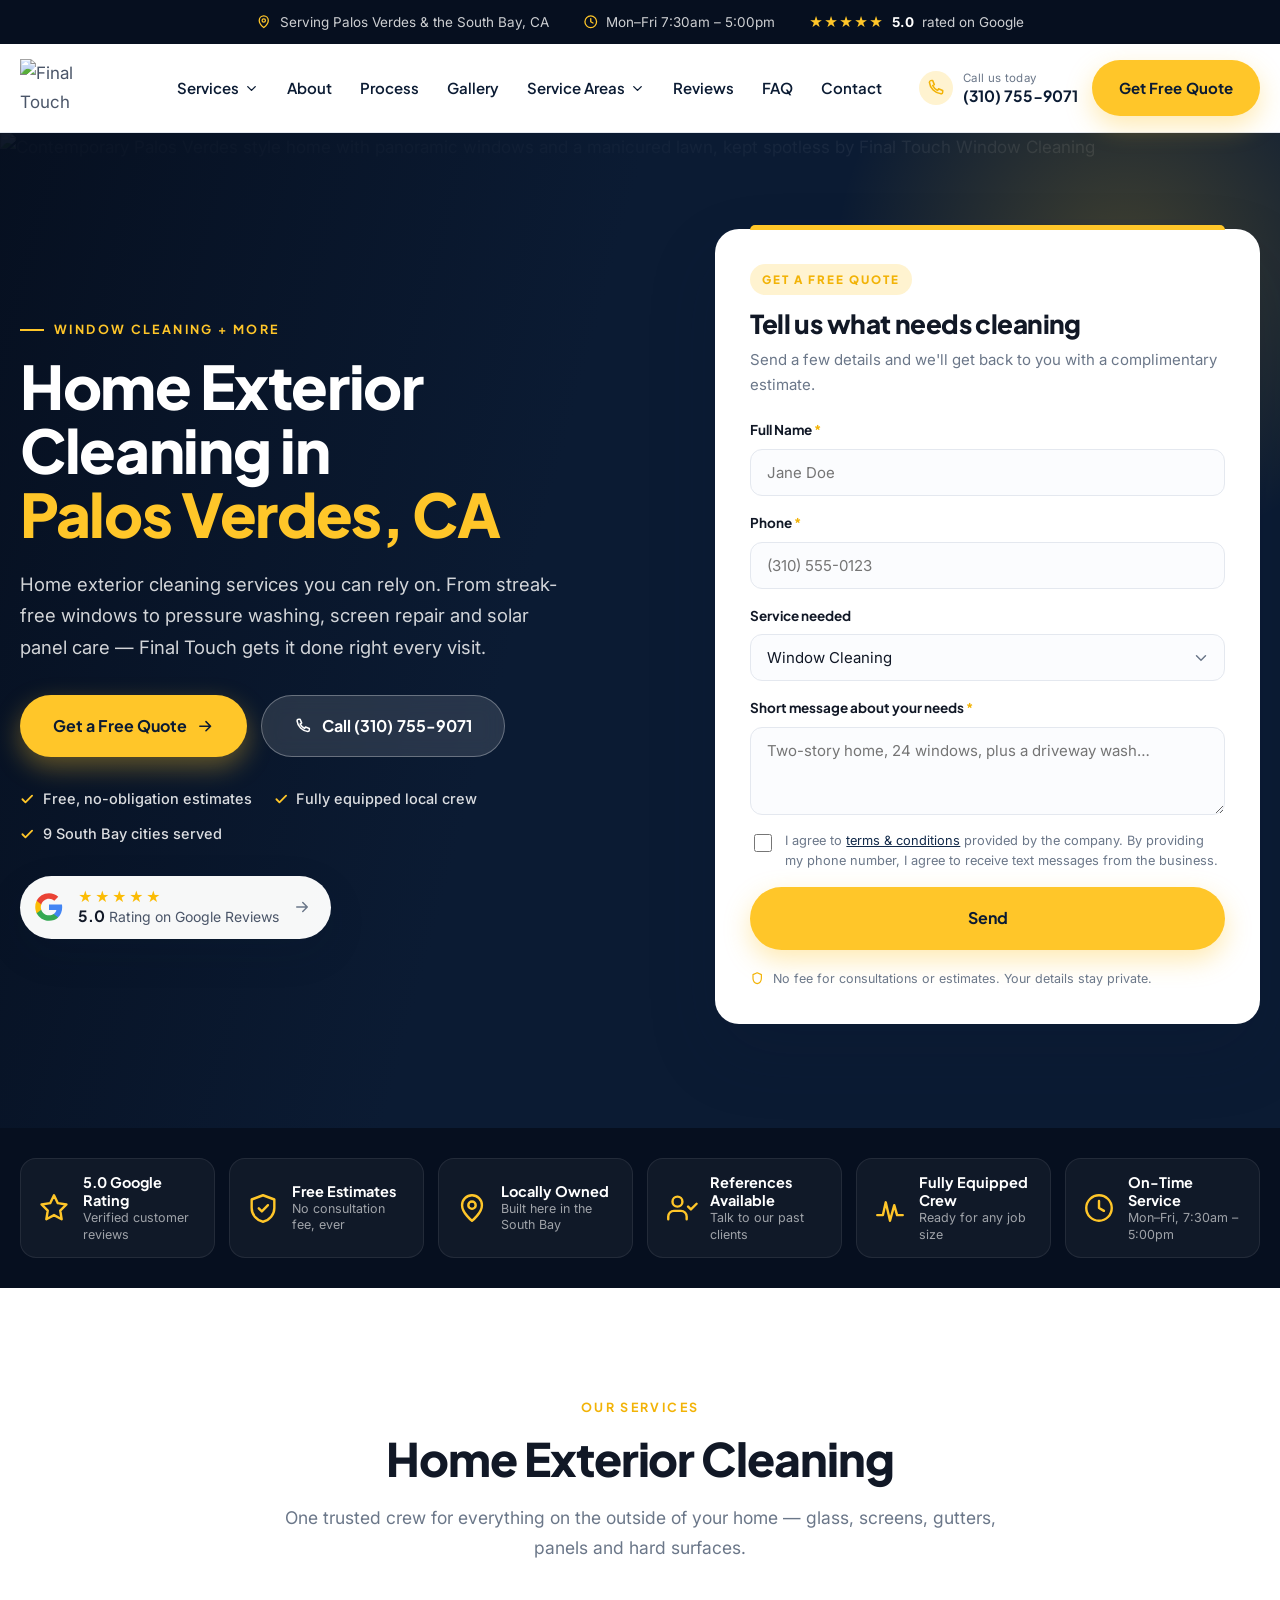
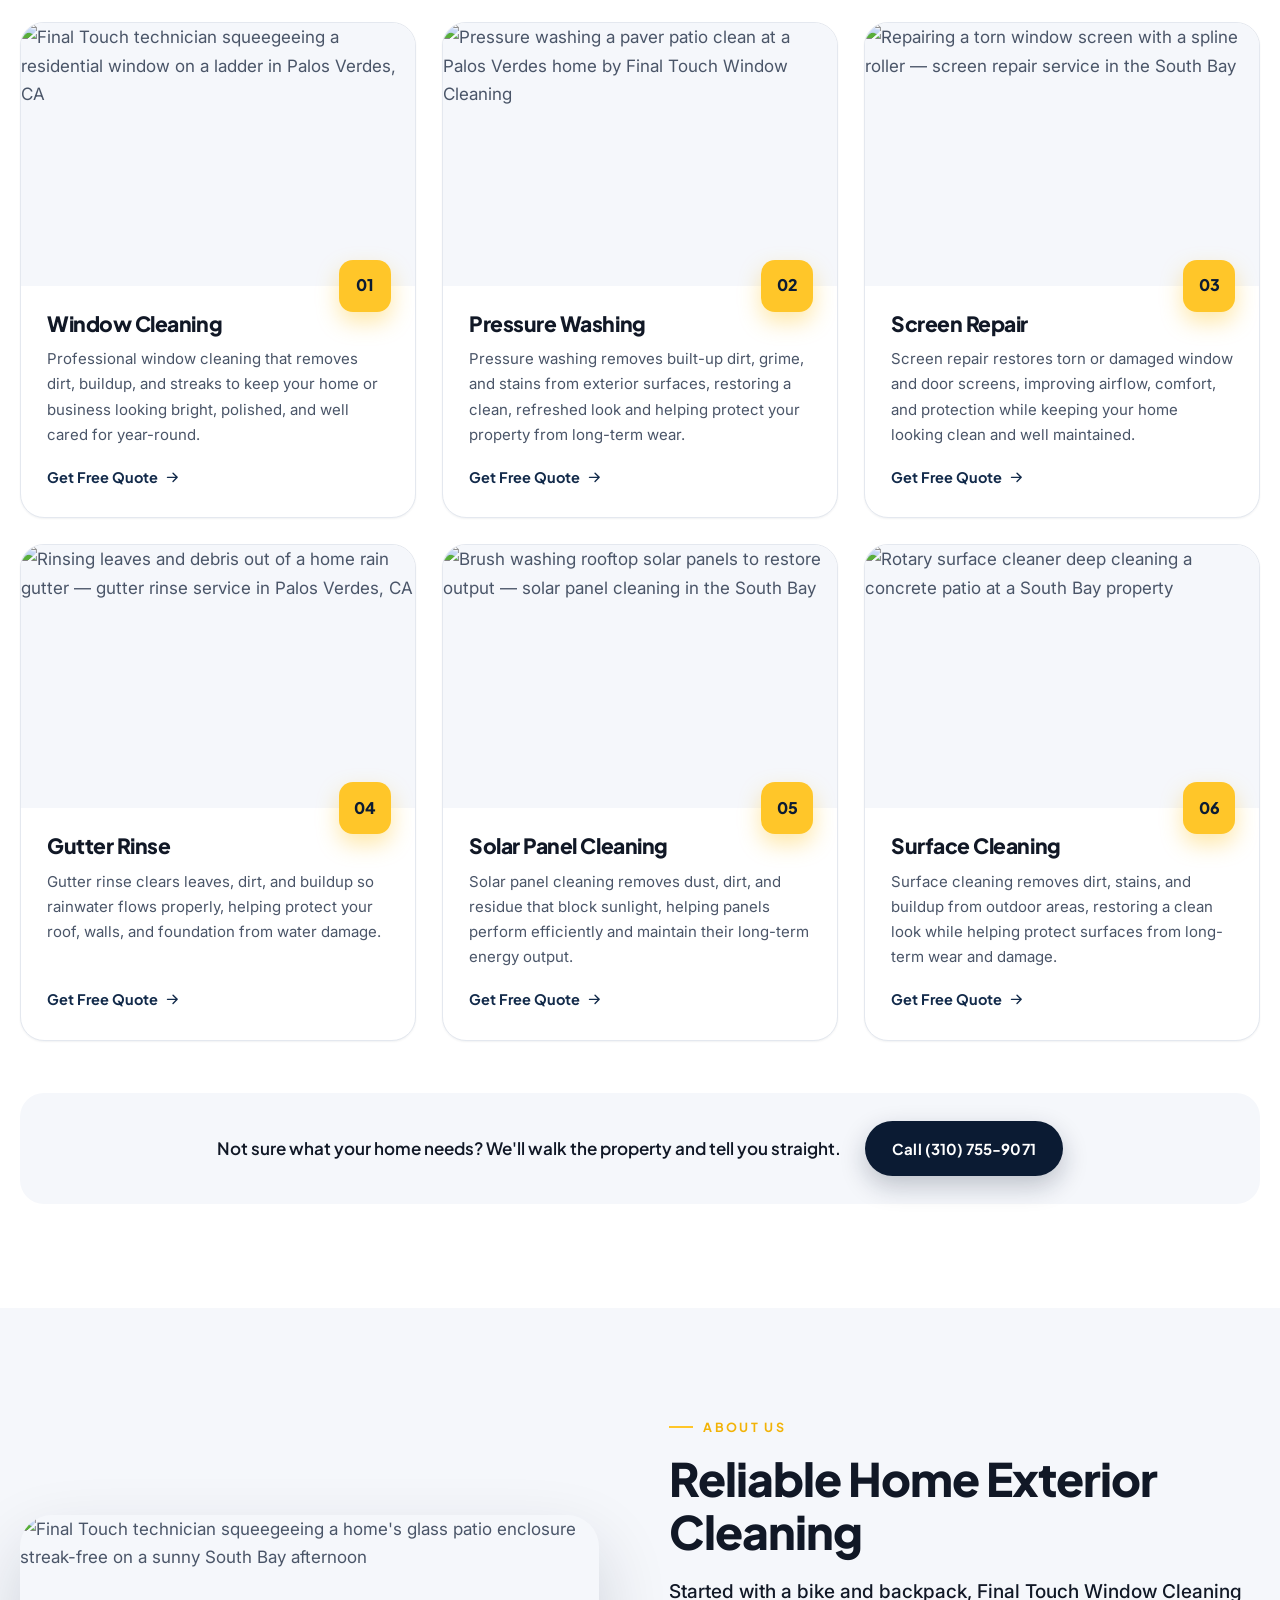
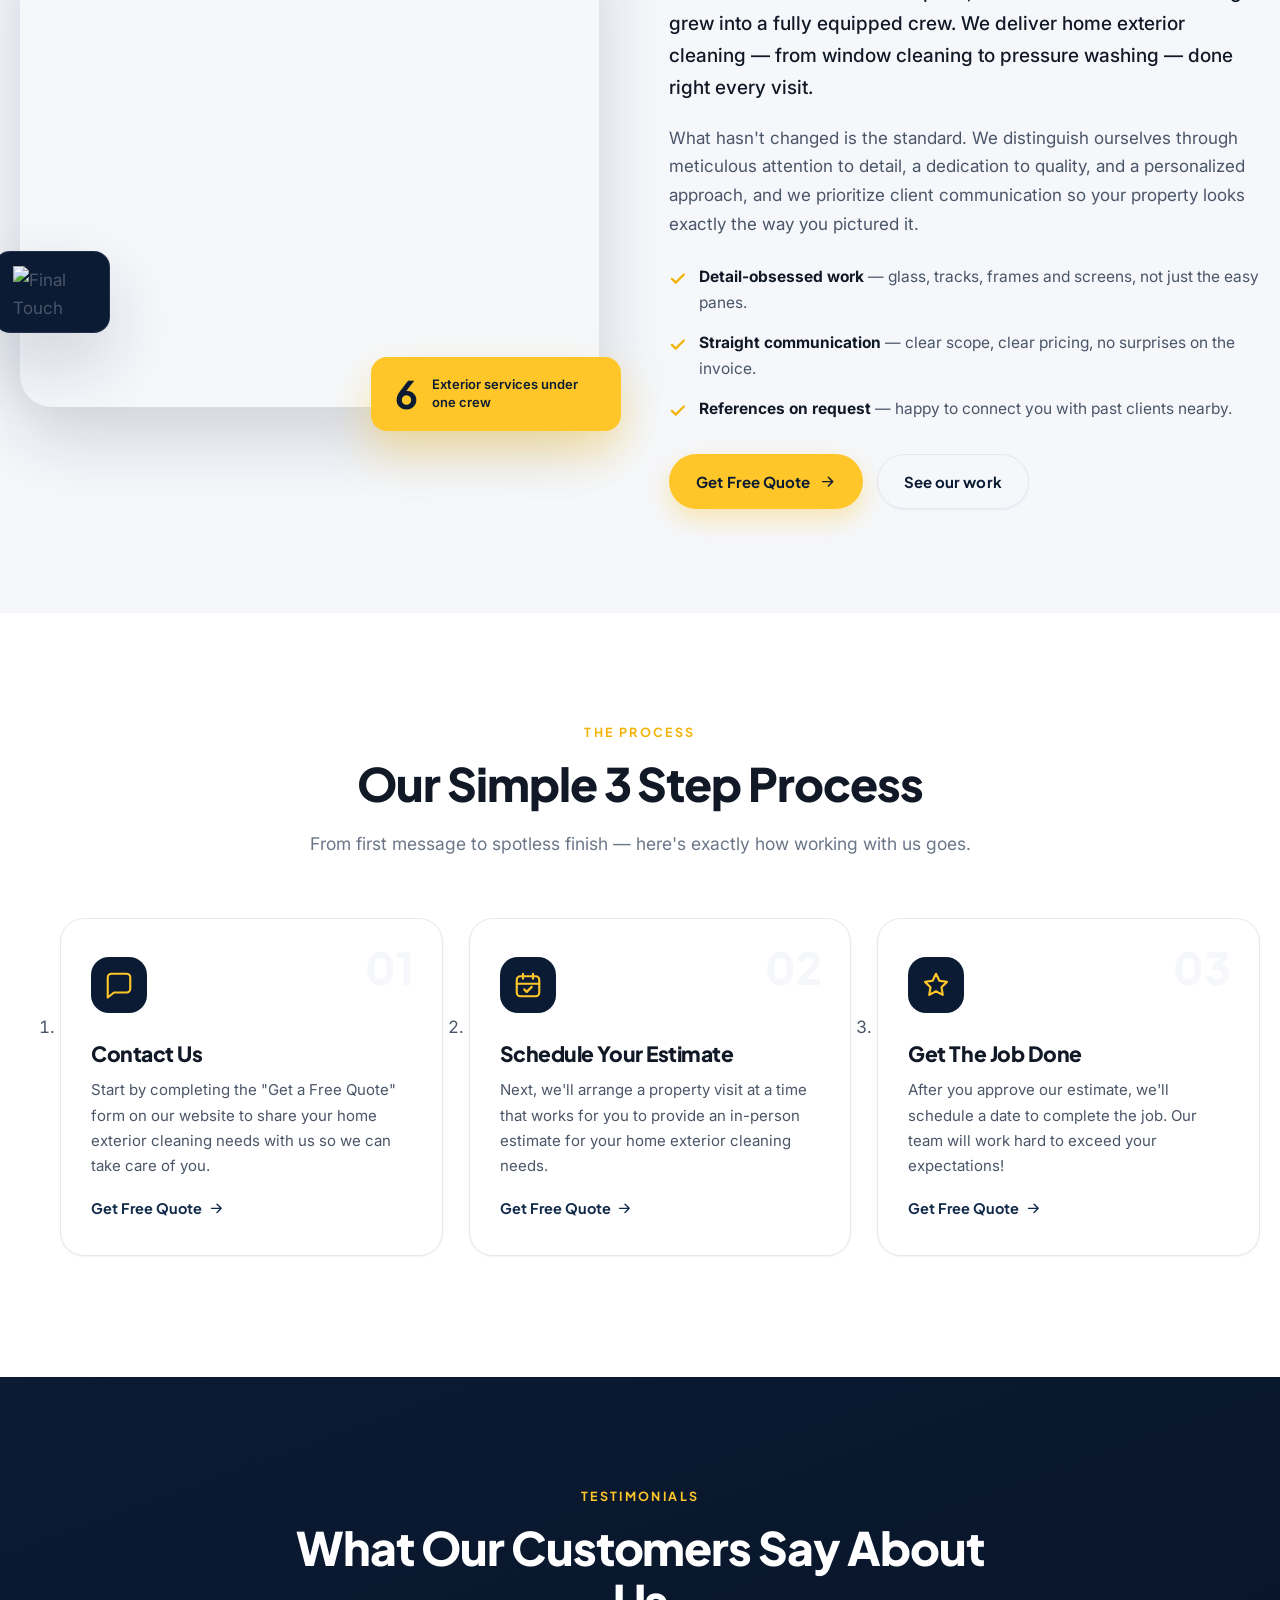
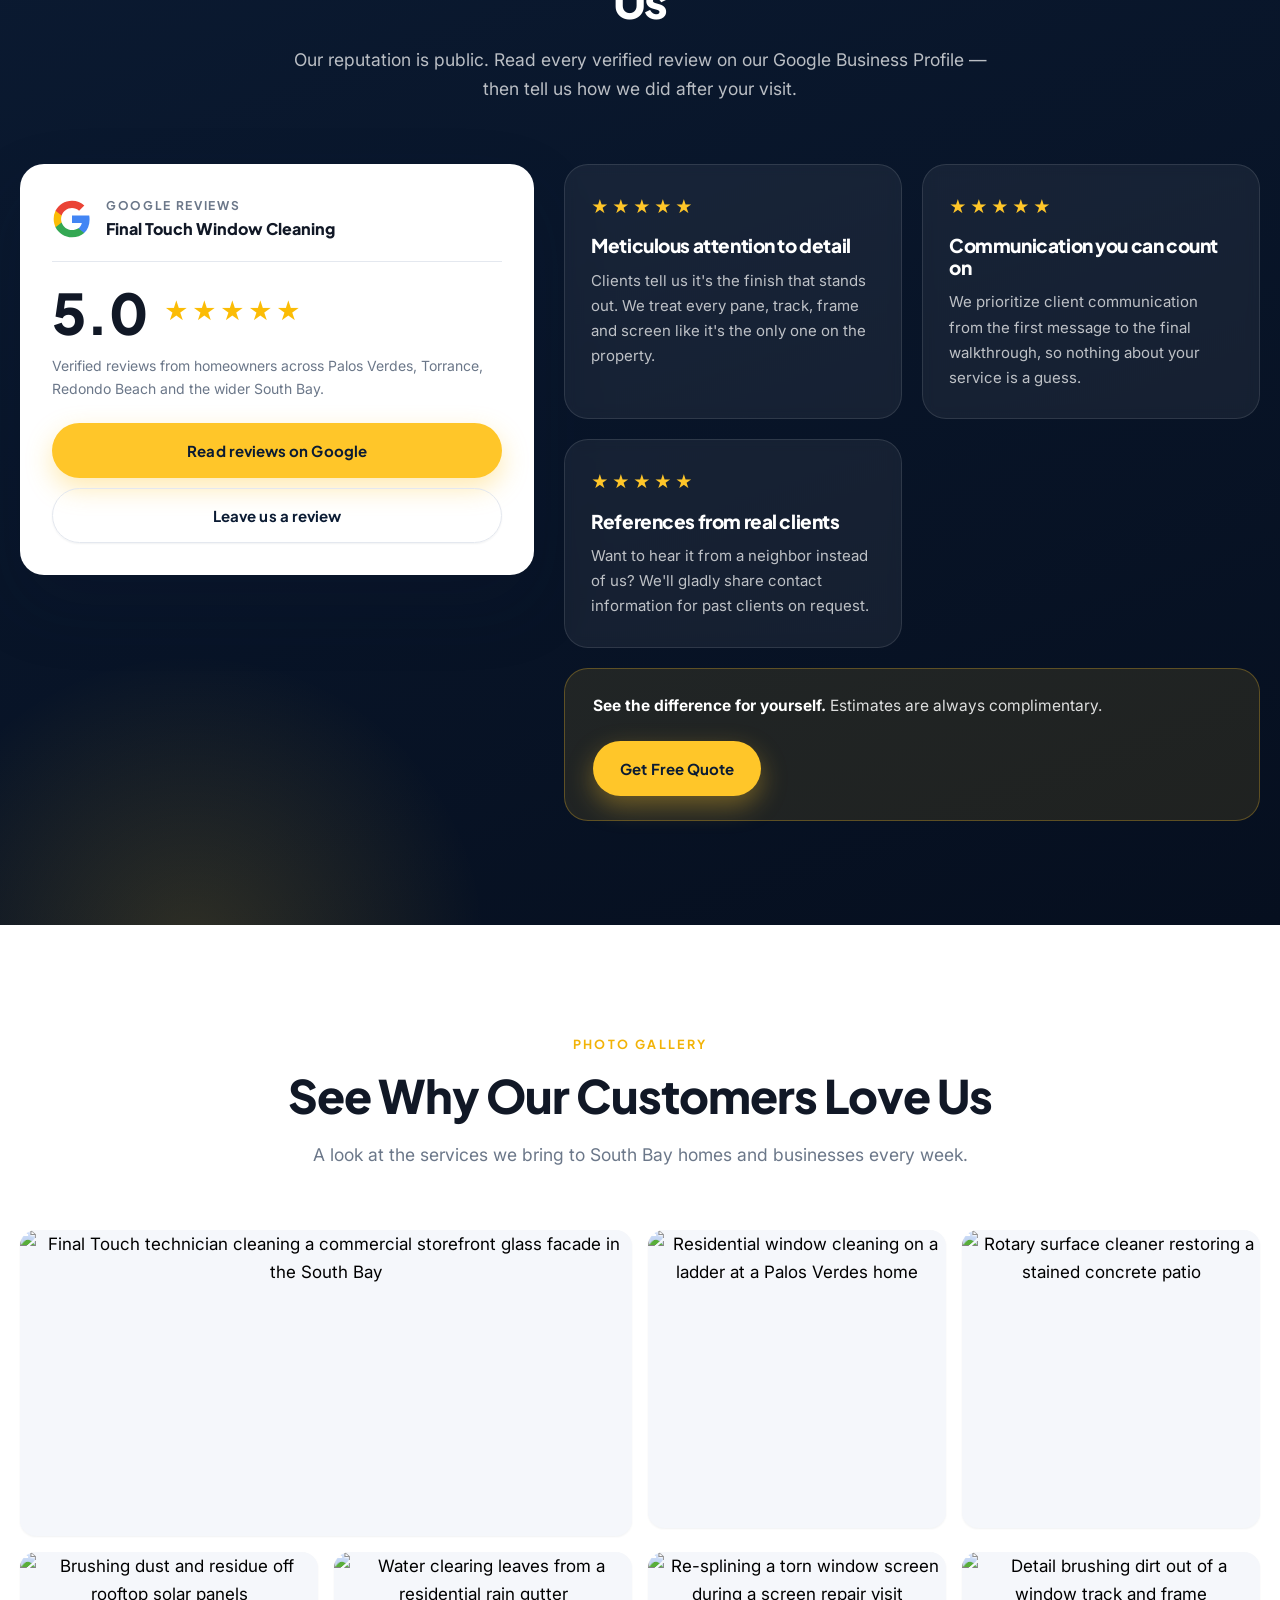
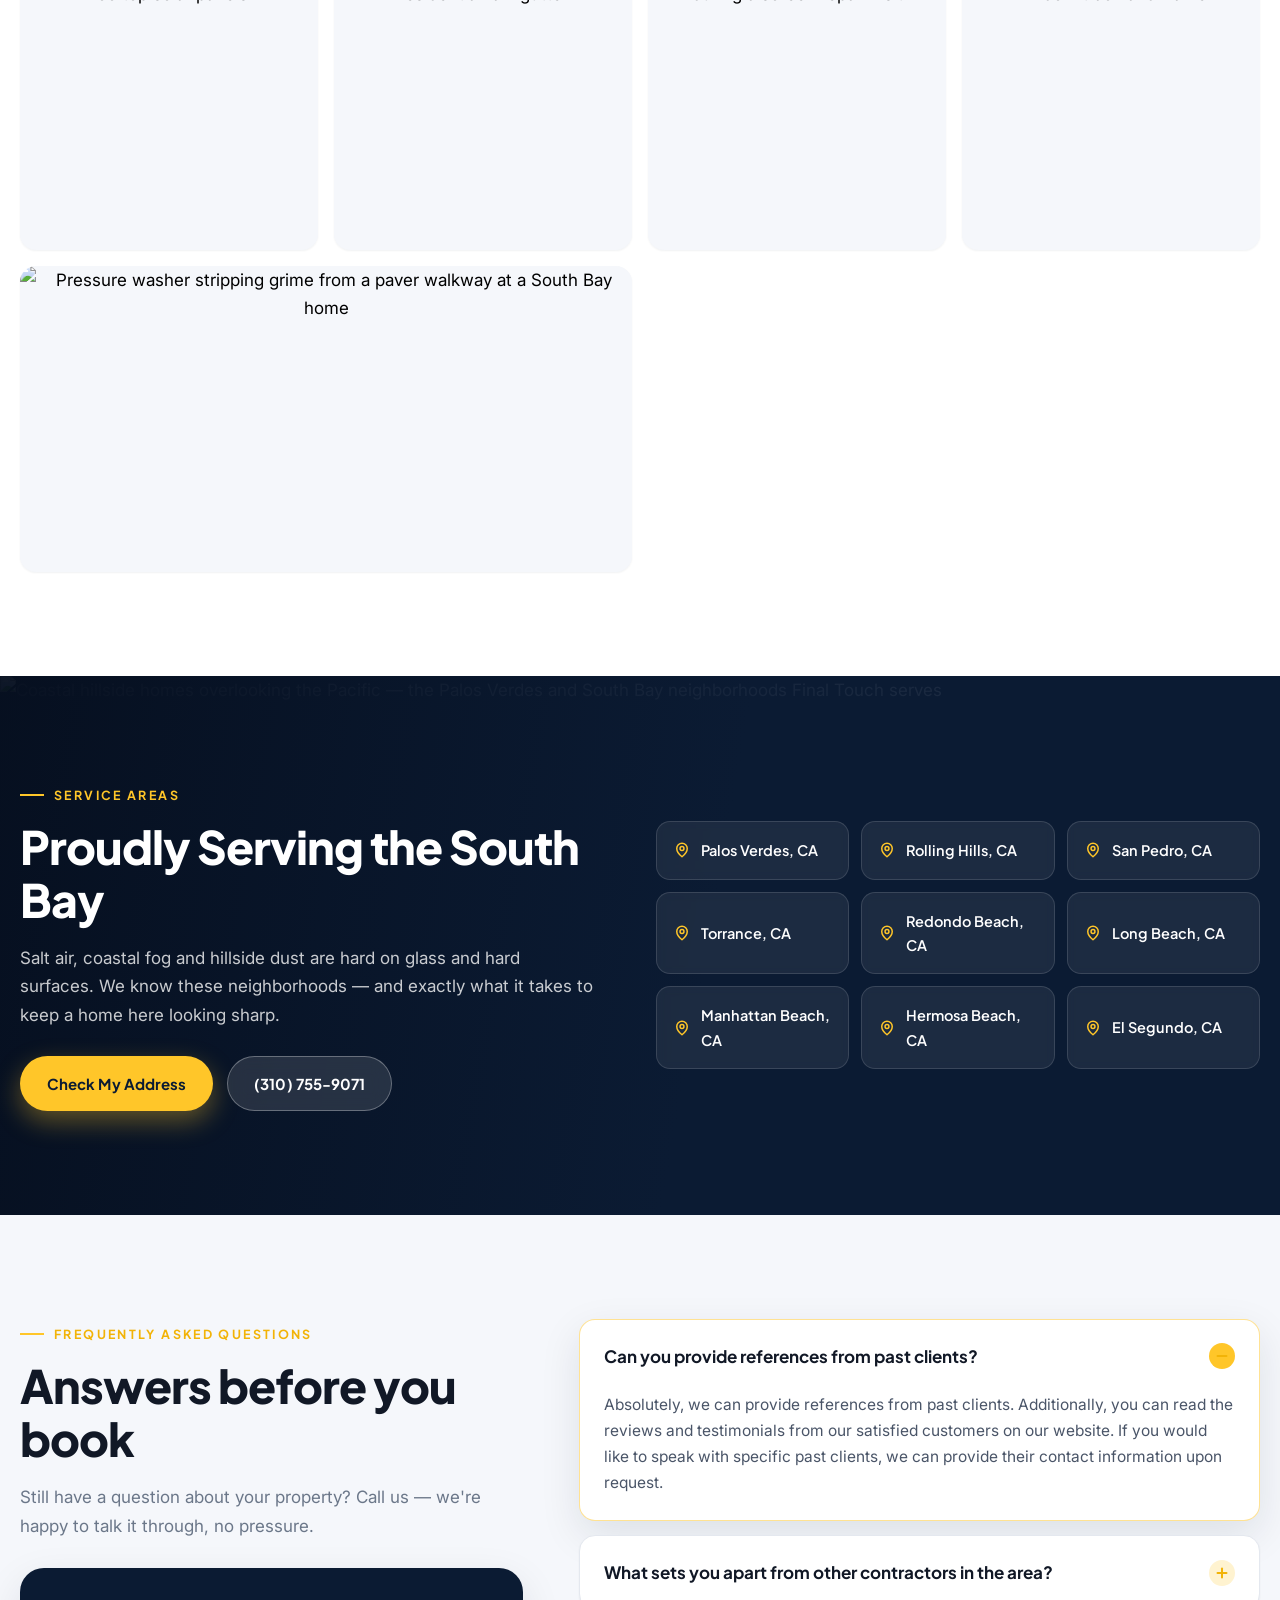
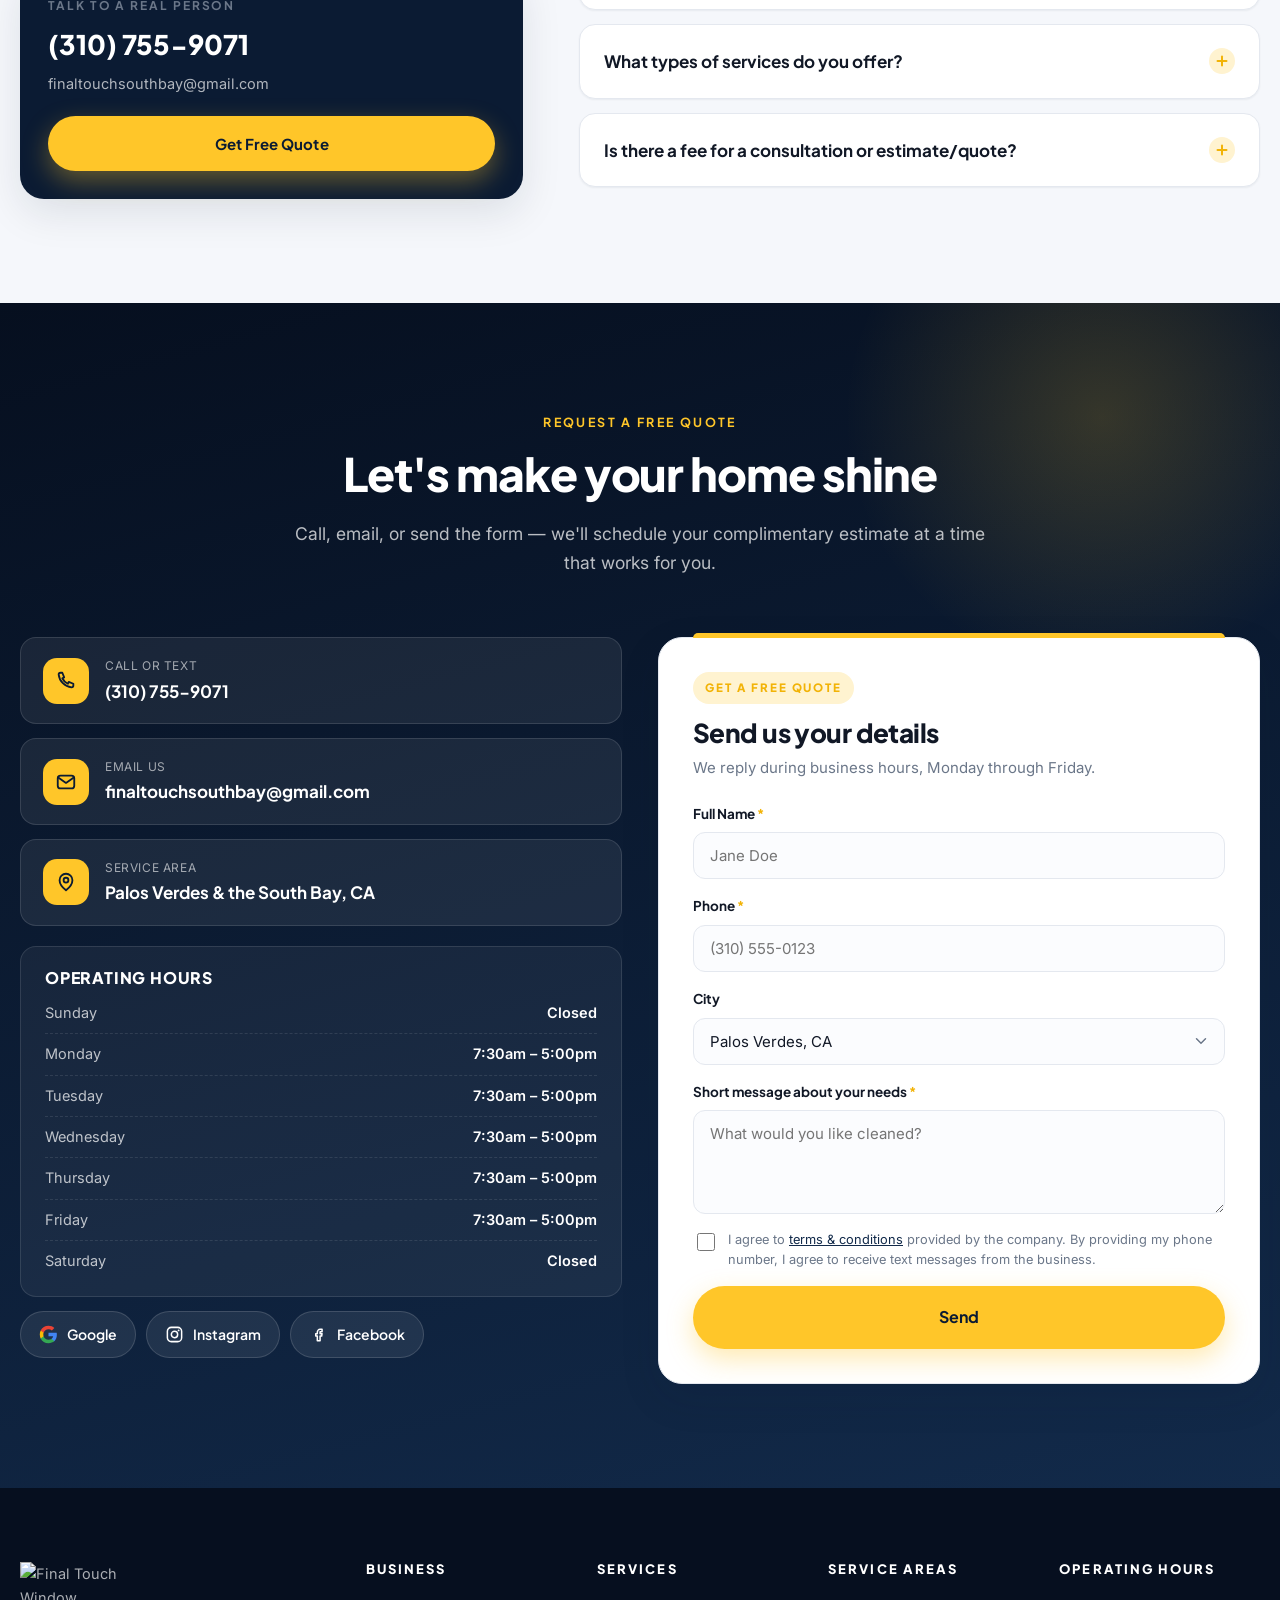
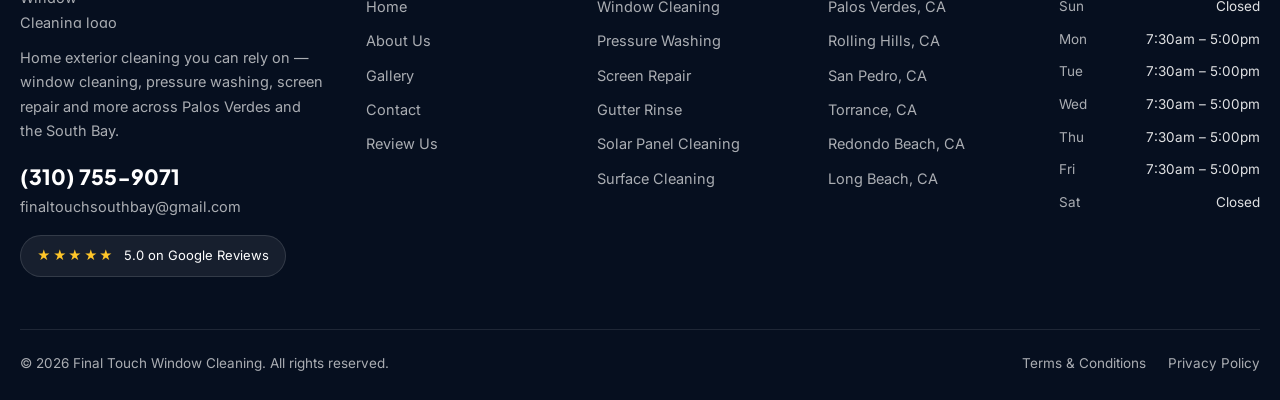
==== commit ab2cd8c3: "Fix overlays covering the page and broken lightbox placeholder image The .lightbox (display:flex) an" ====
--- a/index.html
+++ b/index.html
@@ -798,7 +798,7 @@
   <button class="lightbox__close" id="lbClose" aria-label="Close gallery">&times;</button>
   <button class="lightbox__nav lightbox__nav--prev" id="lbPrev" aria-label="Previous image">&#8249;</button>
   <figure class="lightbox__fig">
-    <img id="lbImg" src="" alt="">
+    <!-- image element is created on demand by js/main.js so no empty-src img sits in the DOM -->
     <figcaption id="lbCap"></figcaption>
   </figure>
   <button class="lightbox__nav lightbox__nav--next" id="lbNext" aria-label="Next image">&#8250;</button>
--- a/css/styles.css
+++ b/css/styles.css
@@ -41,6 +41,10 @@
 }
 
 *,*::before,*::after{box-sizing:border-box}
+/* The hidden attribute must win over class-level display rules (.lightbox uses
+   display:flex, .totop uses display:grid), otherwise those overlays stay on
+   screen and cover the page. */
+[hidden]{display:none!important}
 html{scroll-behavior:smooth;scroll-padding-top:calc(var(--hdr) + 16px);-webkit-text-size-adjust:100%}
 body{
   margin:0;
